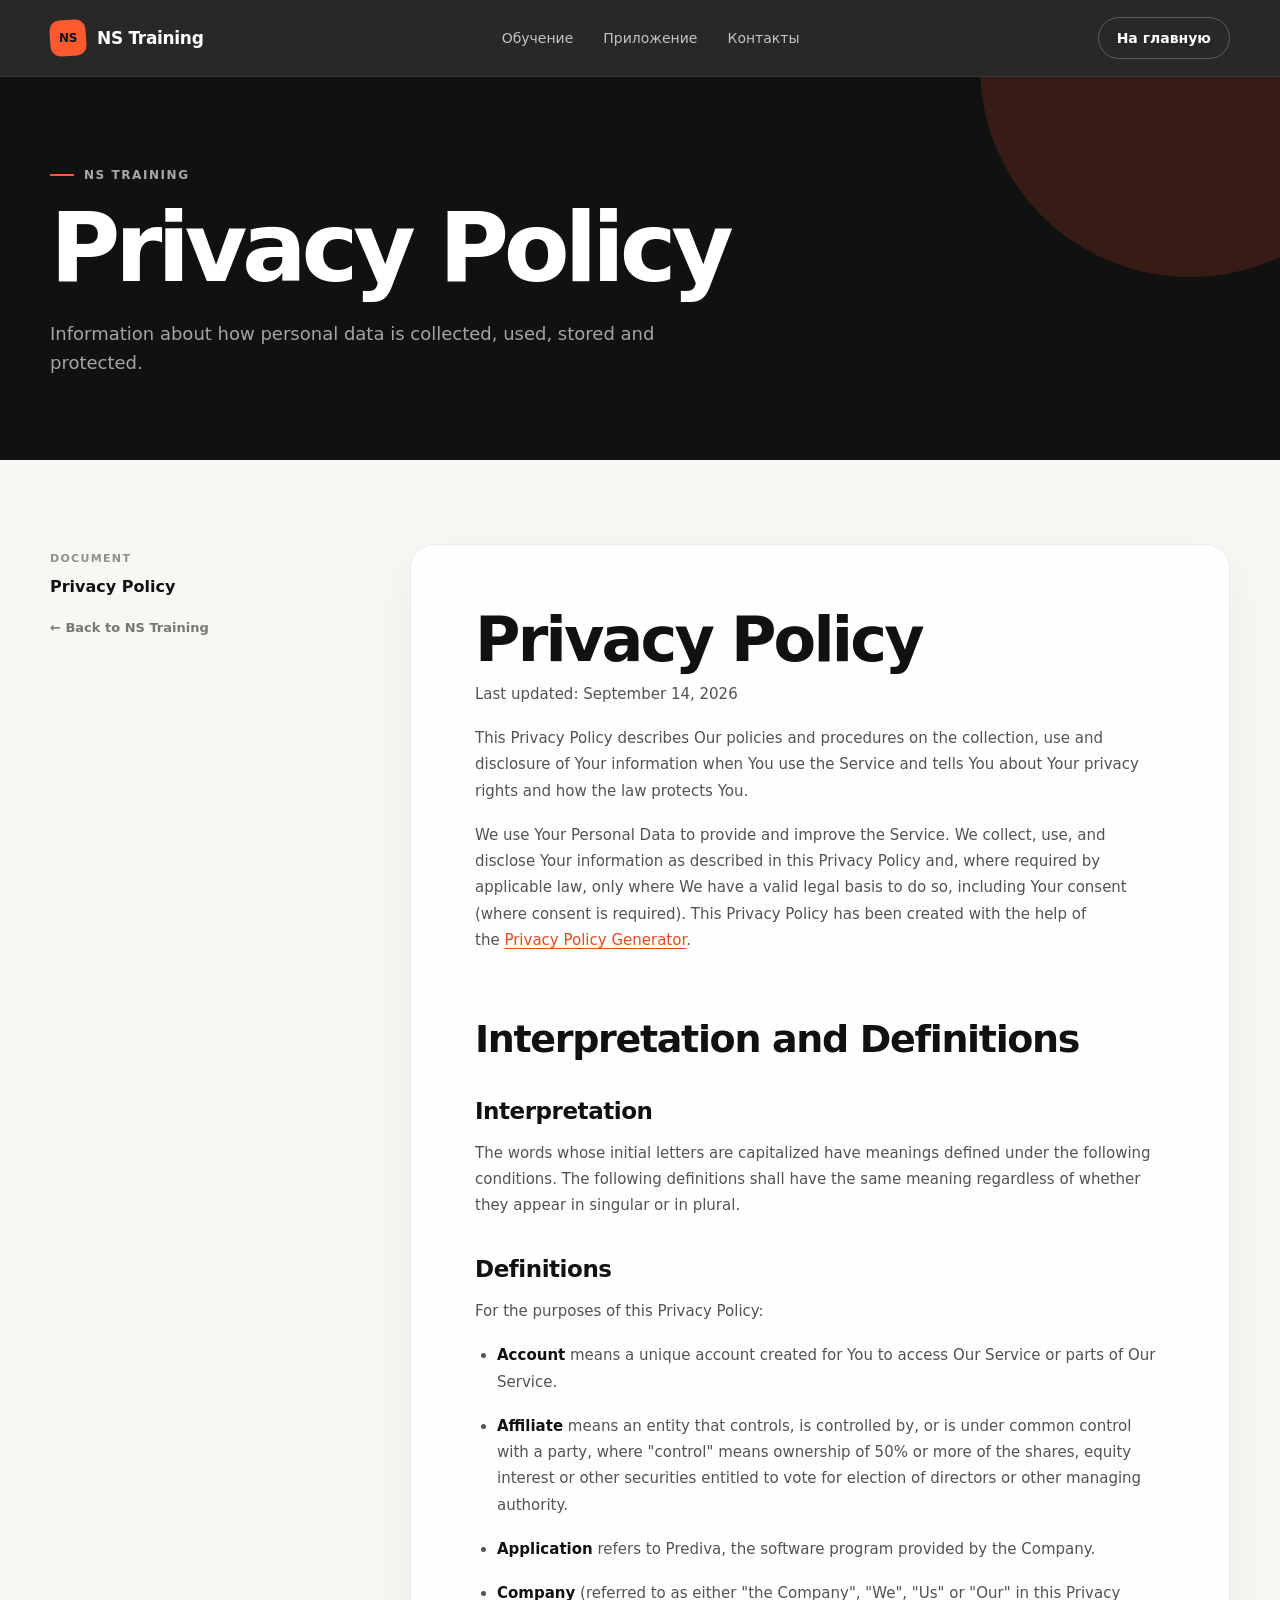
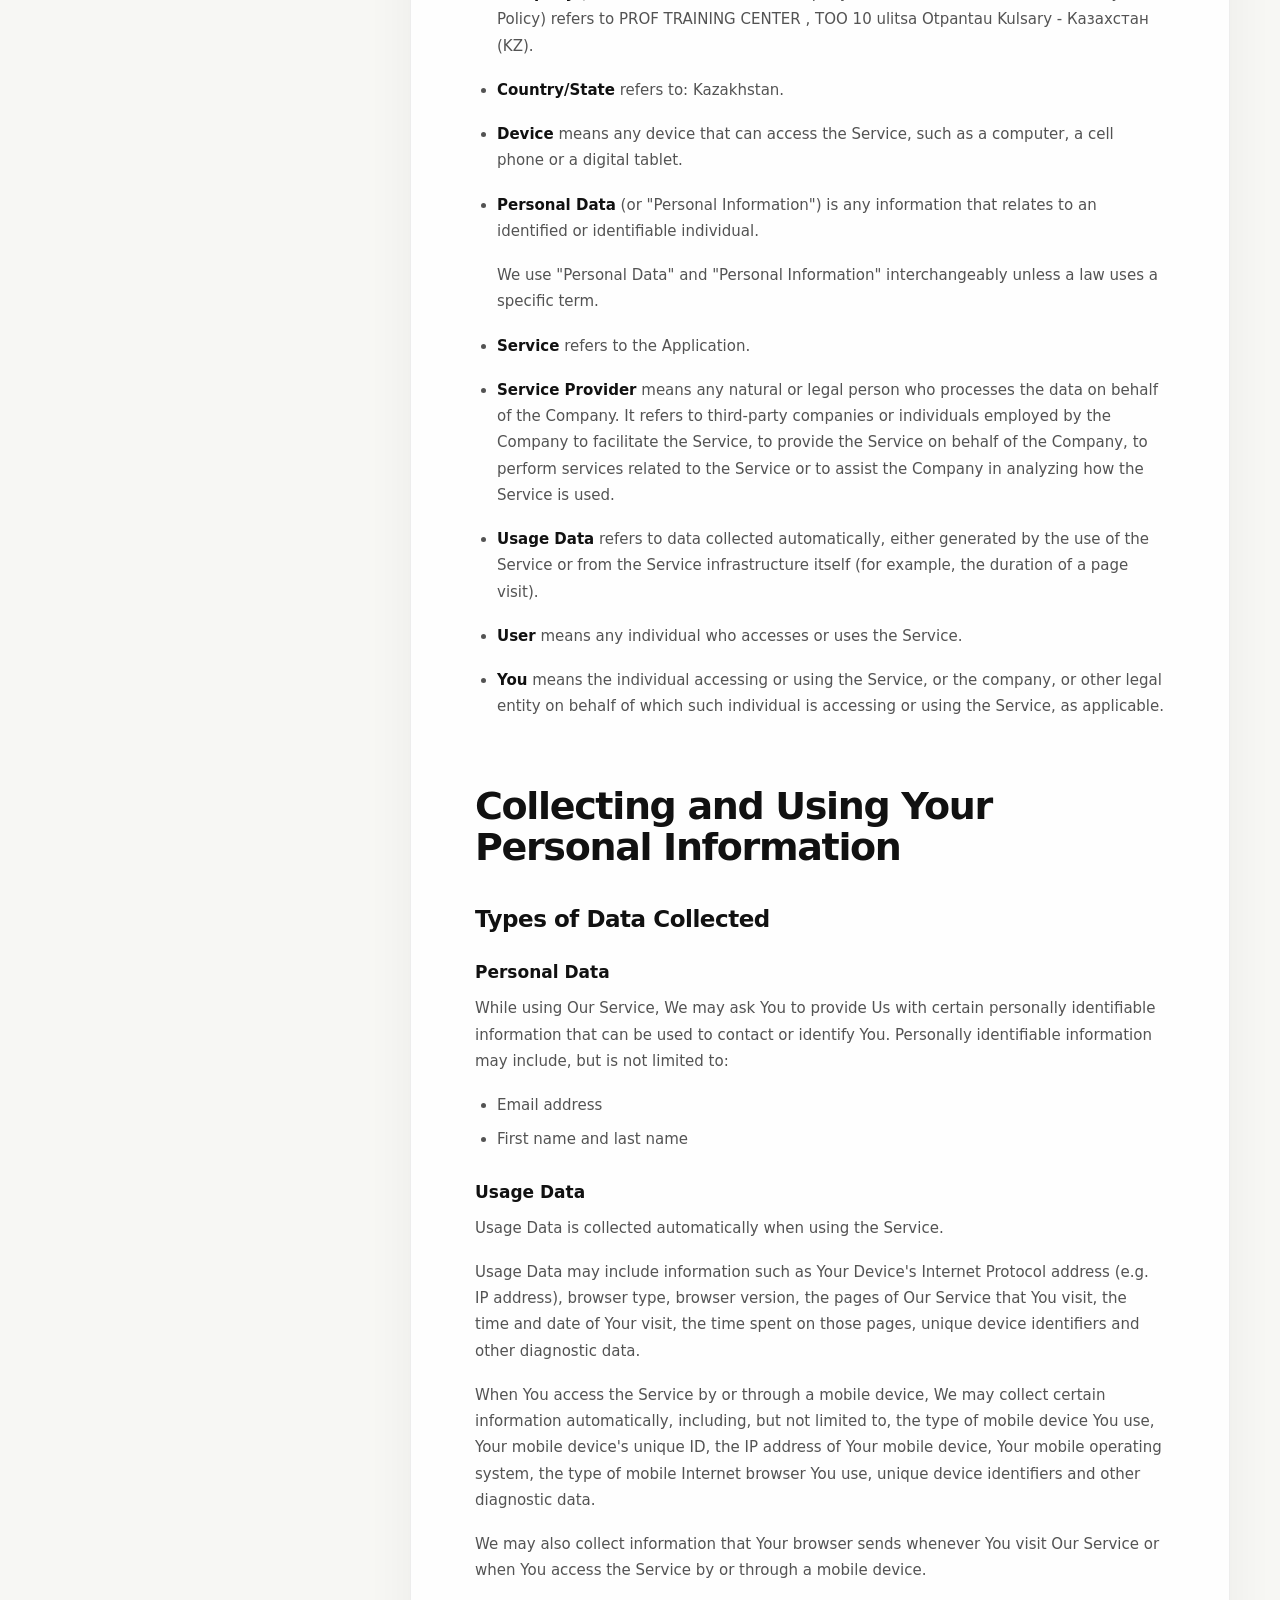
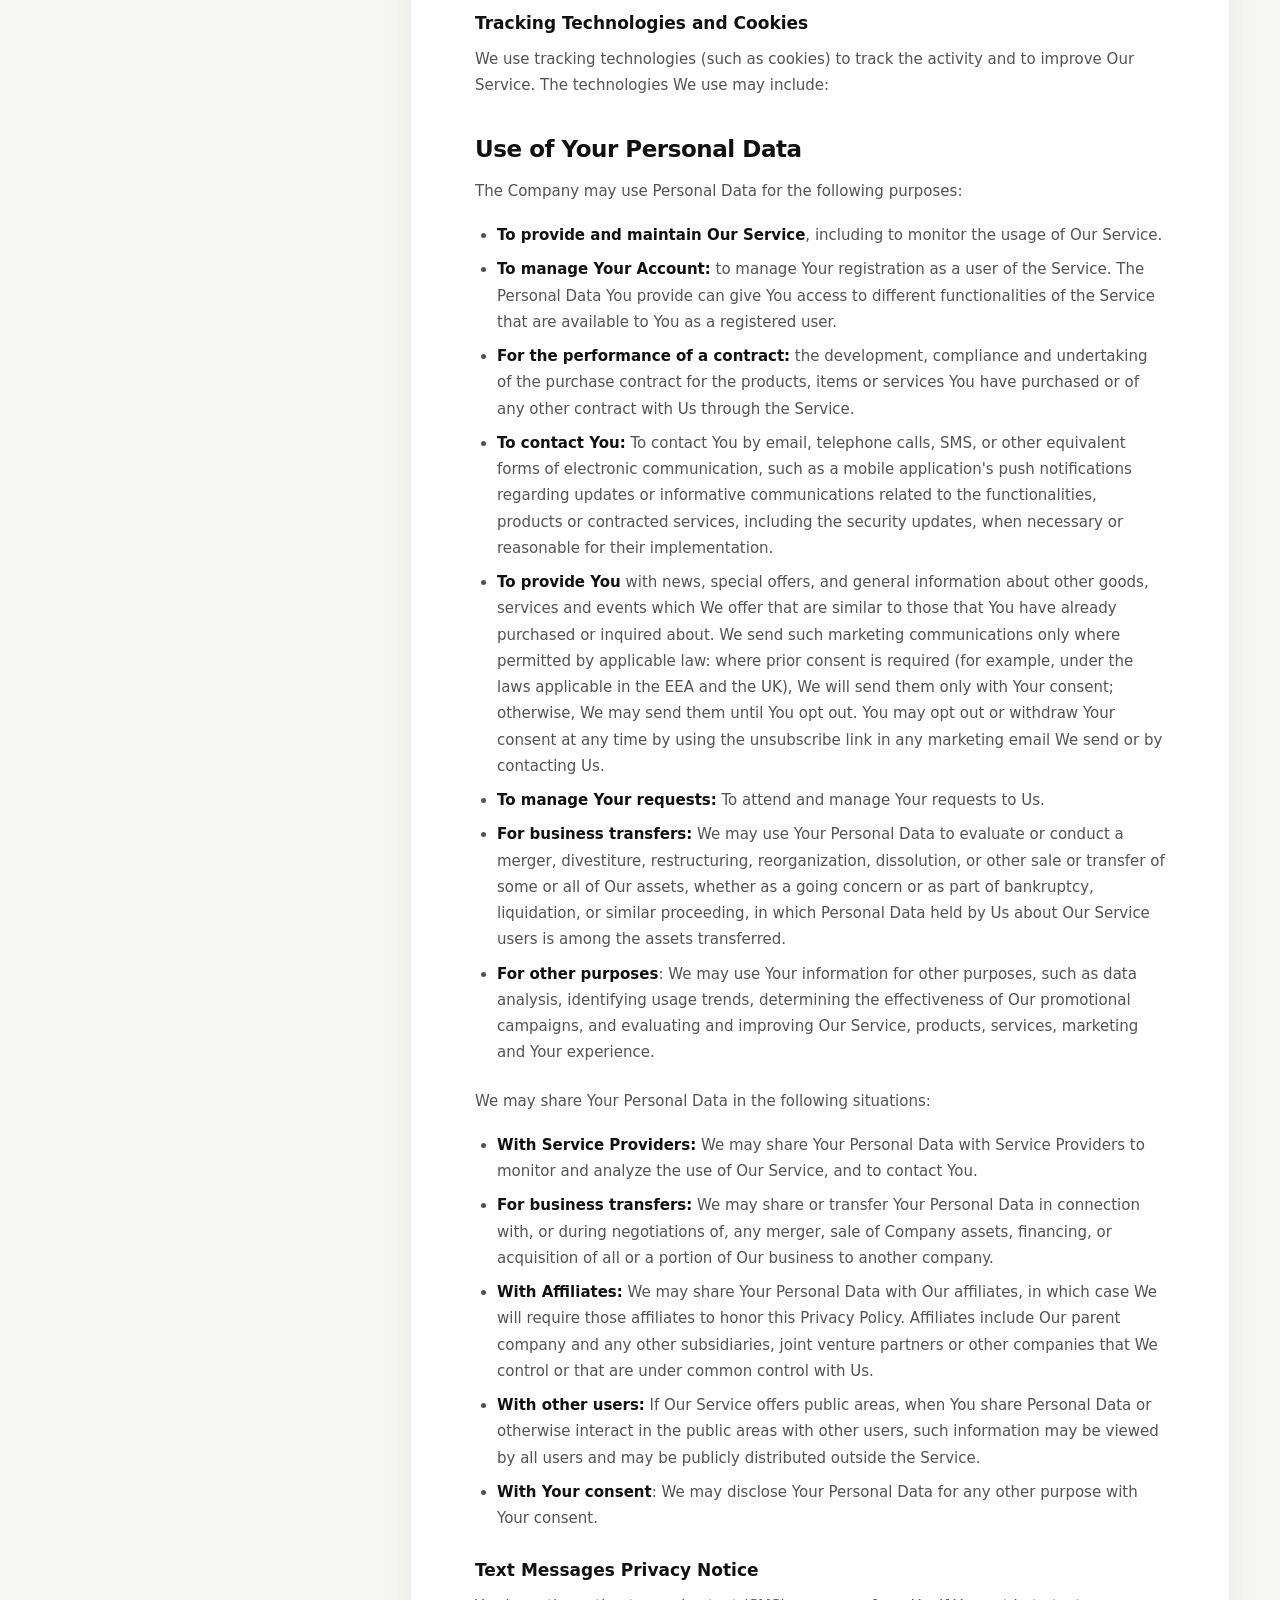
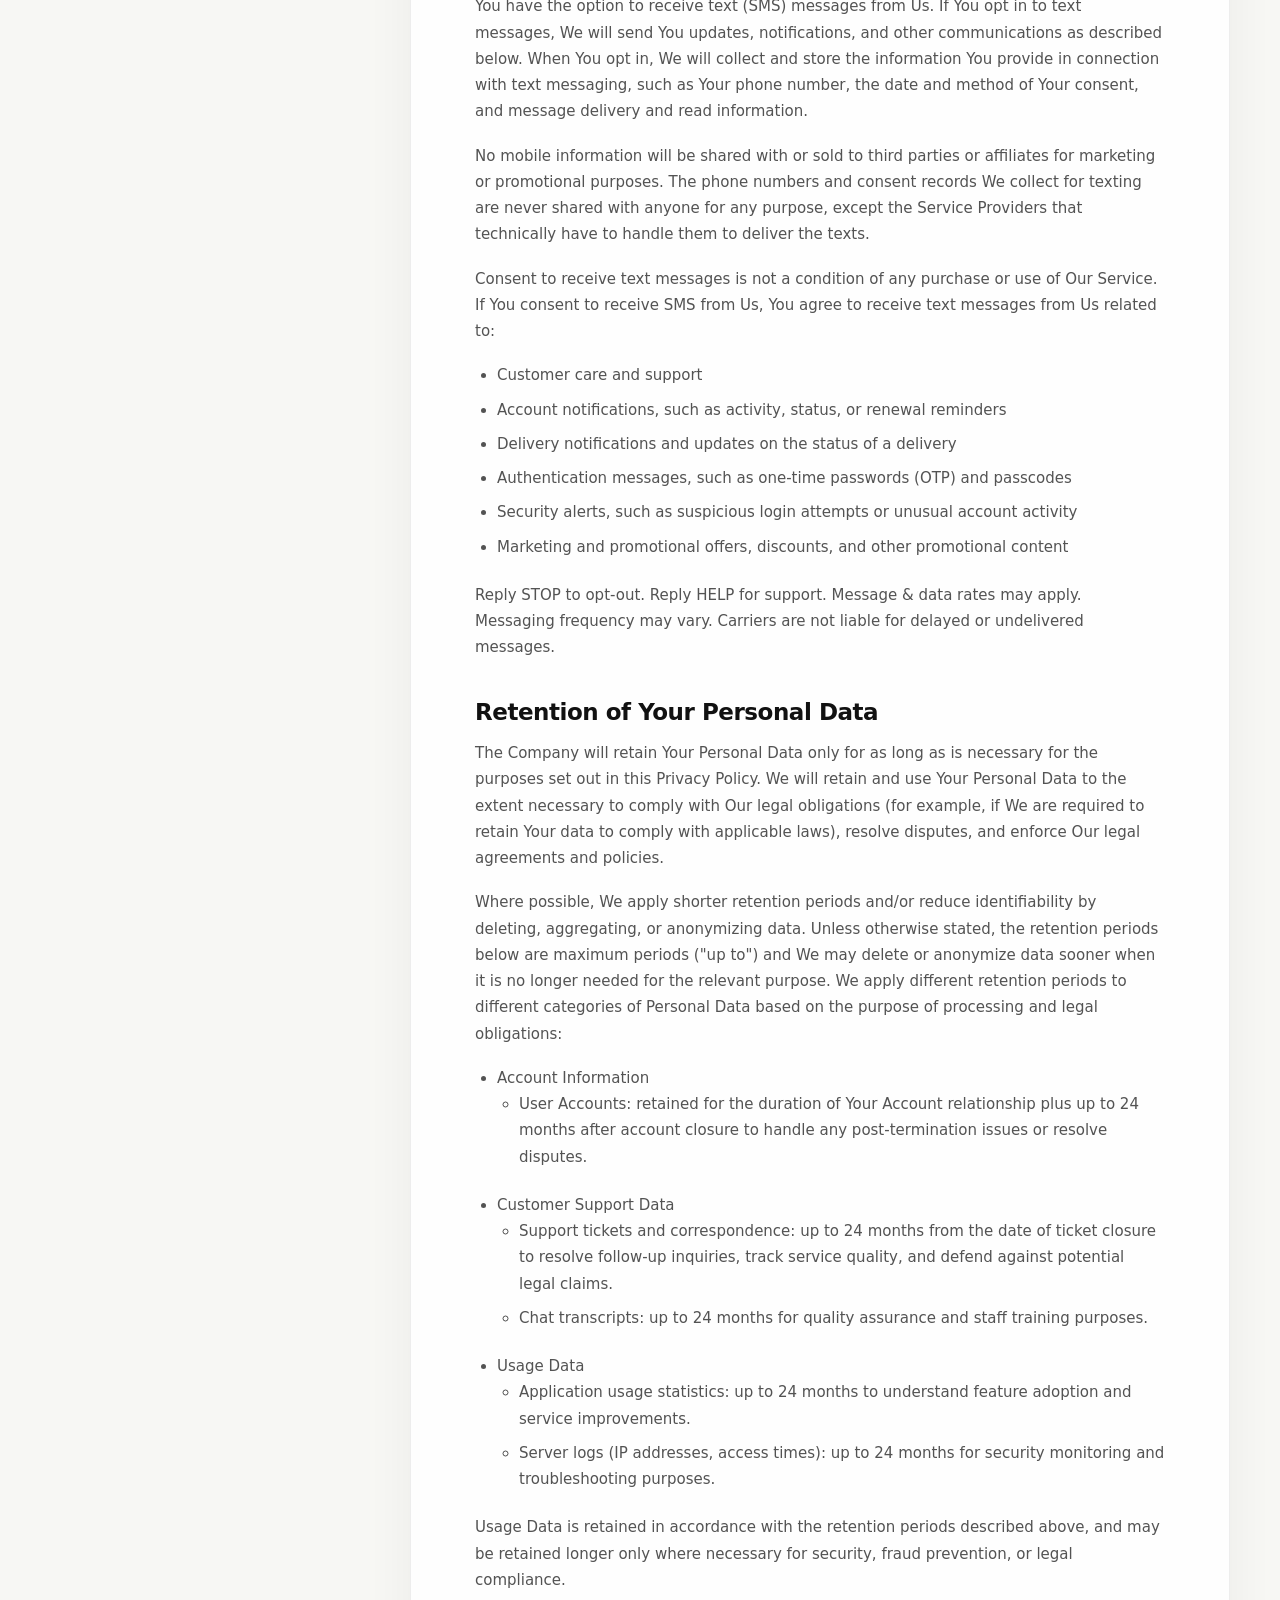
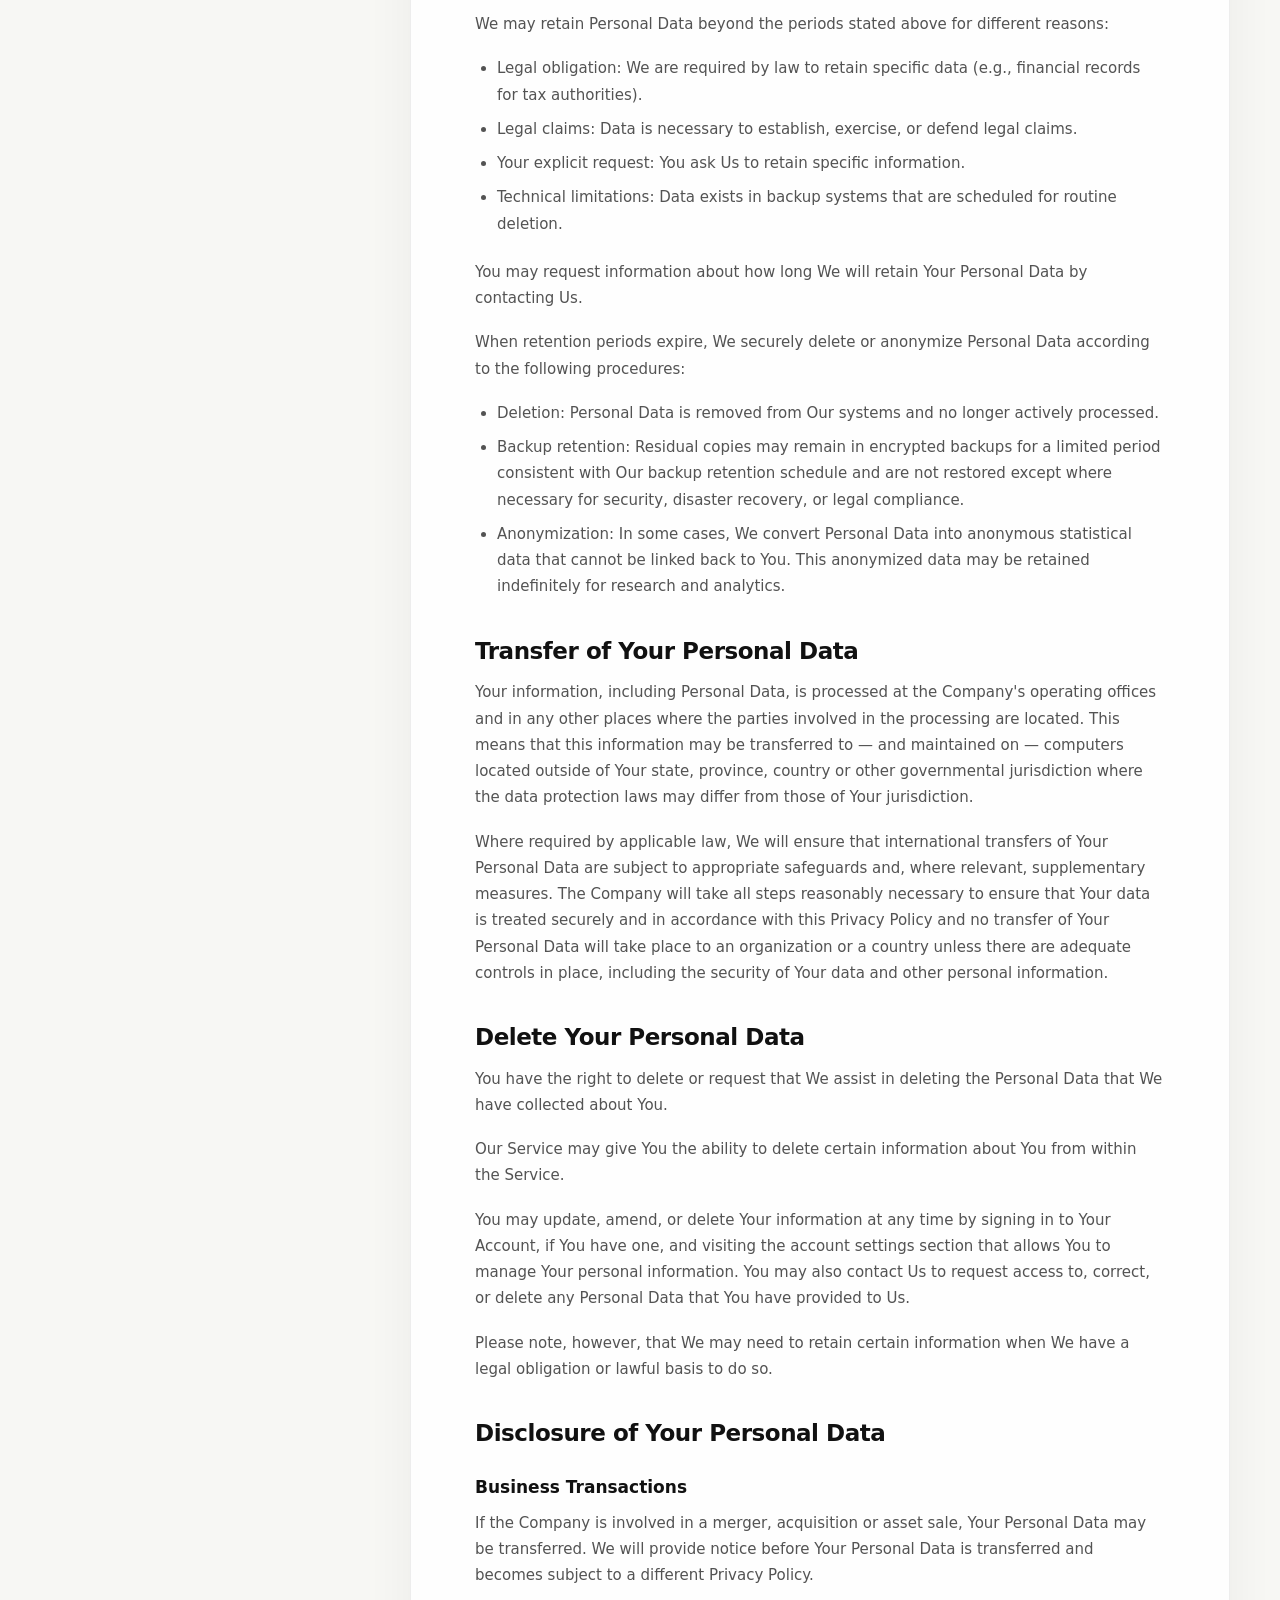
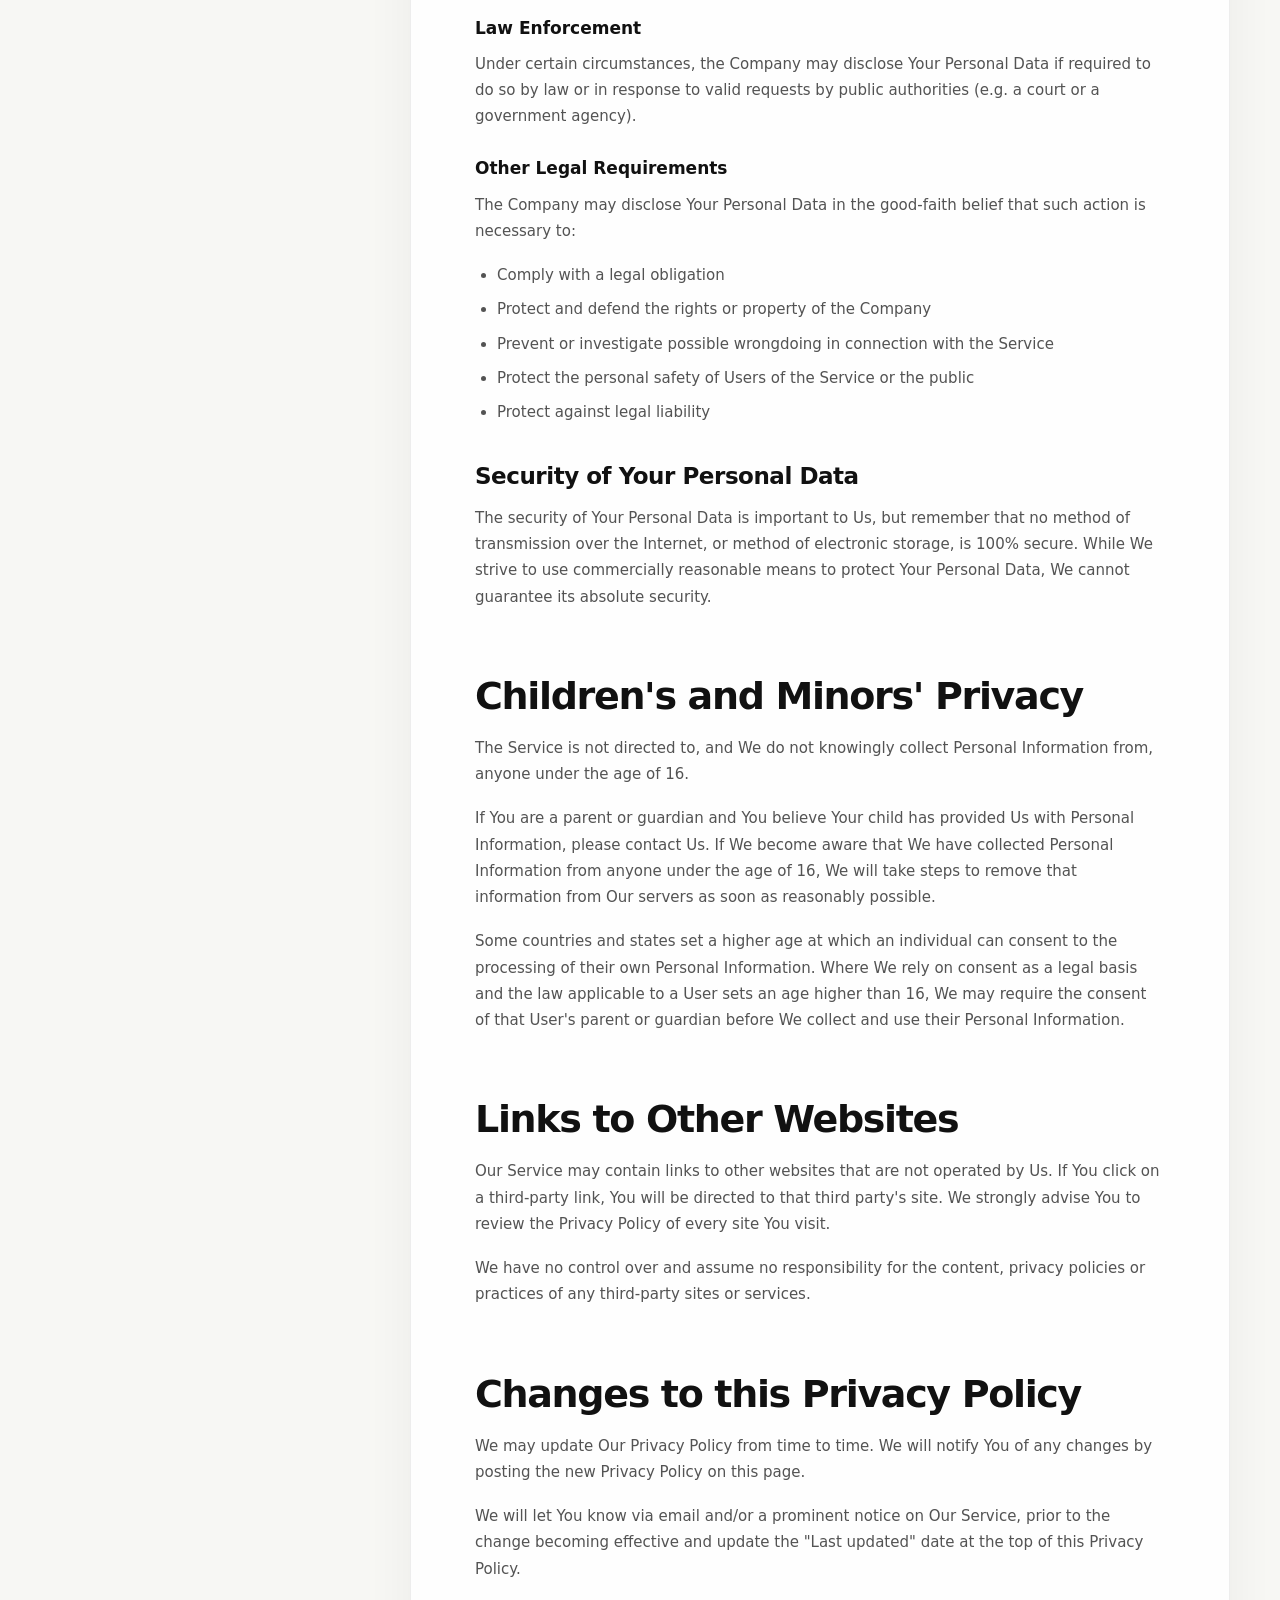
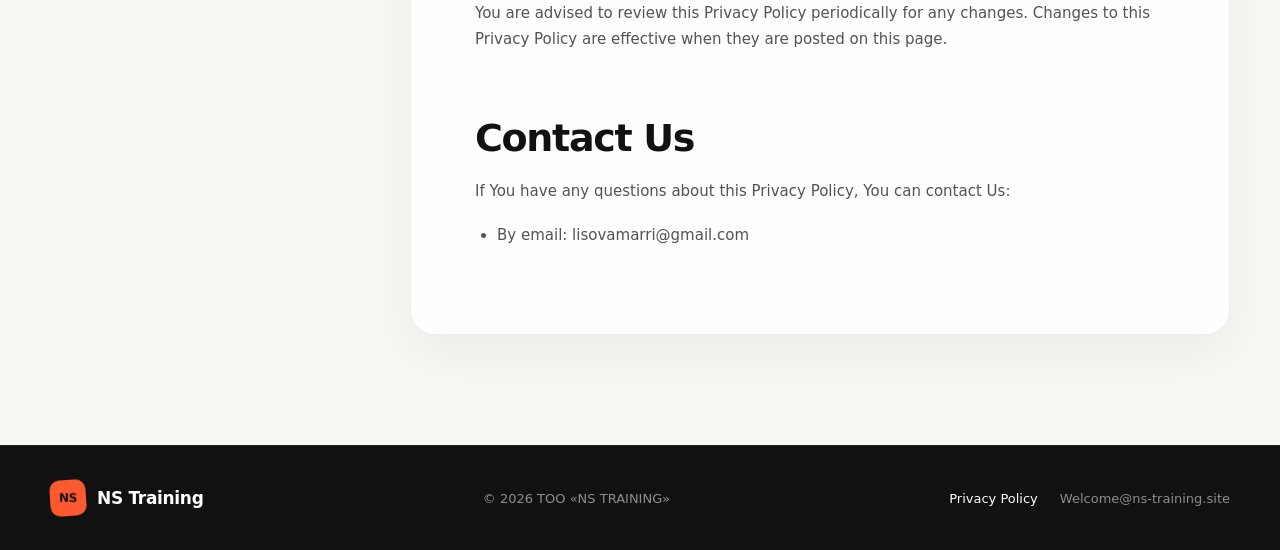
==== privacy.html @ aeb24442 "Add files via upload" ====
<!doctype html>
<html lang="en">
<head>
  <meta charset="utf-8">
  <meta name="viewport" content="width=device-width, initial-scale=1">
  <title>Privacy Policy — NS Training</title>
  <meta name="description" content="Privacy Policy for the NS Training website and service.">
  <meta name="theme-color" content="#111111">
  <meta property="og:title" content="Privacy Policy — NS Training">
  <meta property="og:type" content="website">
  <meta property="og:url" content="https://ns-training.site/privacy.html">
  <link rel="icon" href="assets/favicon.svg" type="image/svg+xml">
  <link rel="stylesheet" href="styles.css">
</head>
<body class="legal-body">
  <header class="site-header">
    <div class="container header-inner">
      <a class="brand" href="index.html" aria-label="NS Training — home">
        <span class="brand-mark" aria-hidden="true"><span>NS</span></span>
        <span class="brand-name">NS Training</span>
      </a>

      <nav class="nav legal-nav" aria-label="Privacy page navigation">
        <a href="index.html#services">Обучение</a>
        <a href="index.html#app">Приложение</a>
        <a href="index.html#contacts">Контакты</a>
      </nav>

      <a class="button button-small button-outline" href="index.html">На главную</a>
    </div>
  </header>

  <main class="legal-main">
    <div class="legal-hero section-dark">
      <div class="container legal-hero-inner">
        <p class="eyebrow"><span></span> NS Training</p>
        <h1>Privacy Policy</h1>
        <p>Information about how personal data is collected, used, stored and protected.</p>
      </div>
    </div>

    <section class="legal-section section-light">
      <div class="container legal-layout">
        <aside class="legal-aside" aria-label="Page details">
          <span class="legal-label">Document</span>
          <strong>Privacy Policy</strong>
          <a href="index.html">← Back to NS Training</a>
        </aside>
        <article class="legal-content">
<h1 id="privacy-policy">Privacy Policy</h1>
<p>Last updated: September 14, 2026</p>
<p>This Privacy Policy describes Our policies and procedures on the collection, use and disclosure of Your information when You use the Service and tells You about Your privacy rights and how the law protects You.</p>
<p>We use Your Personal Data to provide and improve the Service. We collect, use, and disclose Your information as described in this Privacy Policy and, where required by applicable law, only where We have a valid legal basis to do so, including Your consent (where consent is required). This Privacy Policy has been created with the help of the <a href="https://www.termsfeed.com/privacy-policy-generator/">Privacy Policy Generator</a>.</p>
<h2 id="interpretation-and-definitions">Interpretation and Definitions</h2>
<h3 id="interpretation">Interpretation</h3>
<p>The words whose initial letters are capitalized have meanings defined under the following conditions. The following definitions shall have the same meaning regardless of whether they appear in singular or in plural.</p>
<h3 id="definitions">Definitions</h3>
<p>For the purposes of this Privacy Policy:</p>
<ul>
<li><p><strong>Account</strong> means a unique account created for You to access Our Service or parts of Our Service.</p></li>
<li><p><strong>Affiliate</strong> means an entity that controls, is controlled by, or is under common control with a party, where "control" means ownership of 50% or more of the shares, equity interest or other securities entitled to vote for election of directors or other managing authority.</p></li>
<li><p><strong>Application</strong> refers to Prediva, the software program provided by the Company.</p></li>
<li><p><strong>Company</strong> (referred to as either "the Company", "We", "Us" or "Our" in this Privacy Policy) refers to PROF TRAINING CENTER , TOO 10 ulitsa Otpantau Kulsary - Казахстан (KZ).</p></li>
<li><p><strong>Country/State</strong> refers to: Kazakhstan.</p></li>
<li><p><strong>Device</strong> means any device that can access the Service, such as a computer, a cell phone or a digital tablet.</p></li>
<li><p><strong>Personal Data</strong> (or "Personal Information") is any information that relates to an identified or identifiable individual.</p>
<p>We use "Personal Data" and "Personal Information" interchangeably unless a law uses a specific term.</p></li>
<li><p><strong>Service</strong> refers to the Application.</p></li>
<li><p><strong>Service Provider</strong> means any natural or legal person who processes the data on behalf of the Company. It refers to third-party companies or individuals employed by the Company to facilitate the Service, to provide the Service on behalf of the Company, to perform services related to the Service or to assist the Company in analyzing how the Service is used.</p></li>
<li><p><strong>Usage Data</strong> refers to data collected automatically, either generated by the use of the Service or from the Service infrastructure itself (for example, the duration of a page visit).</p></li>
<li><p><strong>User</strong> means any individual who accesses or uses the Service.</p></li>
<li><p><strong>You</strong> means the individual accessing or using the Service, or the company, or other legal entity on behalf of which such individual is accessing or using the Service, as applicable.</p></li>
</ul>
<h2 id="collecting-and-using-your-personal-information">Collecting and Using Your Personal Information</h2>
<h3 id="types-of-data-collected">Types of Data Collected</h3>
<h4 id="personal-data">Personal Data</h4>
<p>While using Our Service, We may ask You to provide Us with certain personally identifiable information that can be used to contact or identify You. Personally identifiable information may include, but is not limited to:</p>
<ul>
<li>Email address</li>
<li>First name and last name</li>
</ul>
<h4 id="usage-data">Usage Data</h4>
<p>Usage Data is collected automatically when using the Service.</p>
<p>Usage Data may include information such as Your Device's Internet Protocol address (e.g. IP address), browser type, browser version, the pages of Our Service that You visit, the time and date of Your visit, the time spent on those pages, unique device identifiers and other diagnostic data.</p>
<p>When You access the Service by or through a mobile device, We may collect certain information automatically, including, but not limited to, the type of mobile device You use, Your mobile device's unique ID, the IP address of Your mobile device, Your mobile operating system, the type of mobile Internet browser You use, unique device identifiers and other diagnostic data.</p>
<p>We may also collect information that Your browser sends whenever You visit Our Service or when You access the Service by or through a mobile device.</p>
<h4 id="tracking-technologies-and-cookies">Tracking Technologies and Cookies</h4>
<p>We use tracking technologies (such as cookies) to track the activity and to improve Our Service. The technologies We use may include:</p>
<h3 id="use-of-your-personal-data">Use of Your Personal Data</h3>
<p>The Company may use Personal Data for the following purposes:</p>
<ul>
<li><strong>To provide and maintain Our Service</strong>, including to monitor the usage of Our Service.</li>
<li><strong>To manage Your Account:</strong> to manage Your registration as a user of the Service. The Personal Data You provide can give You access to different functionalities of the Service that are available to You as a registered user.</li>
<li><strong>For the performance of a contract:</strong> the development, compliance and undertaking of the purchase contract for the products, items or services You have purchased or of any other contract with Us through the Service.</li>
<li><strong>To contact You:</strong> To contact You by email, telephone calls, SMS, or other equivalent forms of electronic communication, such as a mobile application's push notifications regarding updates or informative communications related to the functionalities, products or contracted services, including the security updates, when necessary or reasonable for their implementation.</li>
<li><strong>To provide You</strong> with news, special offers, and general information about other goods, services and events which We offer that are similar to those that You have already purchased or inquired about. We send such marketing communications only where permitted by applicable law: where prior consent is required (for example, under the laws applicable in the EEA and the UK), We will send them only with Your consent; otherwise, We may send them until You opt out. You may opt out or withdraw Your consent at any time by using the unsubscribe link in any marketing email We send or by contacting Us.</li>
<li><strong>To manage Your requests:</strong> To attend and manage Your requests to Us.</li>
<li><strong>For business transfers:</strong> We may use Your Personal Data to evaluate or conduct a merger, divestiture, restructuring, reorganization, dissolution, or other sale or transfer of some or all of Our assets, whether as a going concern or as part of bankruptcy, liquidation, or similar proceeding, in which Personal Data held by Us about Our Service users is among the assets transferred.</li>
<li><strong>For other purposes</strong>: We may use Your information for other purposes, such as data analysis, identifying usage trends, determining the effectiveness of Our promotional campaigns, and evaluating and improving Our Service, products, services, marketing and Your experience.</li>
</ul>
<p>We may share Your Personal Data in the following situations:</p>
<ul>
<li><strong>With Service Providers:</strong> We may share Your Personal Data with Service Providers to monitor and analyze the use of Our Service, and to contact You.</li>
<li><strong>For business transfers:</strong> We may share or transfer Your Personal Data in connection with, or during negotiations of, any merger, sale of Company assets, financing, or acquisition of all or a portion of Our business to another company.</li>
<li><strong>With Affiliates:</strong> We may share Your Personal Data with Our affiliates, in which case We will require those affiliates to honor this Privacy Policy. Affiliates include Our parent company and any other subsidiaries, joint venture partners or other companies that We control or that are under common control with Us.</li>
<li><strong>With other users:</strong> If Our Service offers public areas, when You share Personal Data or otherwise interact in the public areas with other users, such information may be viewed by all users and may be publicly distributed outside the Service.</li>
<li><strong>With Your consent</strong>: We may disclose Your Personal Data for any other purpose with Your consent.</li>
</ul>
<h4 id="text-messages-privacy-notice">Text Messages Privacy Notice</h4>
<p>You have the option to receive text (SMS) messages from Us. If You opt in to text messages, We will send You updates, notifications, and other communications as described below. When You opt in, We will collect and store the information You provide in connection with text messaging, such as Your phone number, the date and method of Your consent, and message delivery and read information.</p>
<p>No mobile information will be shared with or sold to third parties or affiliates for marketing or promotional purposes. The phone numbers and consent records We collect for texting are never shared with anyone for any purpose, except the Service Providers that technically have to handle them to deliver the texts.</p>
<p>Consent to receive text messages is not a condition of any purchase or use of Our Service. If You consent to receive SMS from Us, You agree to receive text messages from Us related to:</p>
<ul>
<li>Customer care and support</li>
<li>Account notifications, such as activity, status, or renewal reminders</li>
<li>Delivery notifications and updates on the status of a delivery</li>
<li>Authentication messages, such as one-time passwords (OTP) and passcodes</li>
<li>Security alerts, such as suspicious login attempts or unusual account activity</li>
<li>Marketing and promotional offers, discounts, and other promotional content</li>
</ul>
<p>Reply STOP to opt-out. Reply HELP for support. Message &amp; data rates may apply. Messaging frequency may vary. Carriers are not liable for delayed or undelivered messages.</p>
<h3 id="retention-of-your-personal-data">Retention of Your Personal Data</h3>
<p>The Company will retain Your Personal Data only for as long as is necessary for the purposes set out in this Privacy Policy. We will retain and use Your Personal Data to the extent necessary to comply with Our legal obligations (for example, if We are required to retain Your data to comply with applicable laws), resolve disputes, and enforce Our legal agreements and policies.</p>
<p>Where possible, We apply shorter retention periods and/or reduce identifiability by deleting, aggregating, or anonymizing data. Unless otherwise stated, the retention periods below are maximum periods ("up to") and We may delete or anonymize data sooner when it is no longer needed for the relevant purpose. We apply different retention periods to different categories of Personal Data based on the purpose of processing and legal obligations:</p>
<ul>
<li>Account Information
<ul>
<li>User Accounts: retained for the duration of Your Account relationship plus up to 24 months after account closure to handle any post-termination issues or resolve disputes.</li>
</ul></li>
<li>Customer Support Data
<ul>
<li>Support tickets and correspondence: up to 24 months from the date of ticket closure to resolve follow-up inquiries, track service quality, and defend against potential legal claims.</li>
<li>Chat transcripts: up to 24 months for quality assurance and staff training purposes.</li>
</ul></li>
<li>Usage Data
<ul>
<li>Application usage statistics: up to 24 months to understand feature adoption and service improvements.</li>
<li>Server logs (IP addresses, access times): up to 24 months for security monitoring and troubleshooting purposes.</li>
</ul></li>
</ul>
<p>Usage Data is retained in accordance with the retention periods described above, and may be retained longer only where necessary for security, fraud prevention, or legal compliance.</p>
<p>We may retain Personal Data beyond the periods stated above for different reasons:</p>
<ul>
<li>Legal obligation: We are required by law to retain specific data (e.g., financial records for tax authorities).</li>
<li>Legal claims: Data is necessary to establish, exercise, or defend legal claims.</li>
<li>Your explicit request: You ask Us to retain specific information.</li>
<li>Technical limitations: Data exists in backup systems that are scheduled for routine deletion.</li>
</ul>
<p>You may request information about how long We will retain Your Personal Data by contacting Us.</p>
<p>When retention periods expire, We securely delete or anonymize Personal Data according to the following procedures:</p>
<ul>
<li>Deletion: Personal Data is removed from Our systems and no longer actively processed.</li>
<li>Backup retention: Residual copies may remain in encrypted backups for a limited period consistent with Our backup retention schedule and are not restored except where necessary for security, disaster recovery, or legal compliance.</li>
<li>Anonymization: In some cases, We convert Personal Data into anonymous statistical data that cannot be linked back to You. This anonymized data may be retained indefinitely for research and analytics.</li>
</ul>
<h3 id="transfer-of-your-personal-data">Transfer of Your Personal Data</h3>
<p>Your information, including Personal Data, is processed at the Company's operating offices and in any other places where the parties involved in the processing are located. This means that this information may be transferred to — and maintained on — computers located outside of Your state, province, country or other governmental jurisdiction where the data protection laws may differ from those of Your jurisdiction.</p>
<p>Where required by applicable law, We will ensure that international transfers of Your Personal Data are subject to appropriate safeguards and, where relevant, supplementary measures. The Company will take all steps reasonably necessary to ensure that Your data is treated securely and in accordance with this Privacy Policy and no transfer of Your Personal Data will take place to an organization or a country unless there are adequate controls in place, including the security of Your data and other personal information.</p>
<h3 id="delete-your-personal-data">Delete Your Personal Data</h3>
<p>You have the right to delete or request that We assist in deleting the Personal Data that We have collected about You.</p>
<p>Our Service may give You the ability to delete certain information about You from within the Service.</p>
<p>You may update, amend, or delete Your information at any time by signing in to Your Account, if You have one, and visiting the account settings section that allows You to manage Your personal information. You may also contact Us to request access to, correct, or delete any Personal Data that You have provided to Us.</p>
<p>Please note, however, that We may need to retain certain information when We have a legal obligation or lawful basis to do so.</p>
<h3 id="disclosure-of-your-personal-data">Disclosure of Your Personal Data</h3>
<h4 id="business-transactions">Business Transactions</h4>
<p>If the Company is involved in a merger, acquisition or asset sale, Your Personal Data may be transferred. We will provide notice before Your Personal Data is transferred and becomes subject to a different Privacy Policy.</p>
<h4 id="law-enforcement">Law Enforcement</h4>
<p>Under certain circumstances, the Company may disclose Your Personal Data if required to do so by law or in response to valid requests by public authorities (e.g. a court or a government agency).</p>
<h4 id="other-legal-requirements">Other Legal Requirements</h4>
<p>The Company may disclose Your Personal Data in the good-faith belief that such action is necessary to:</p>
<ul>
<li>Comply with a legal obligation</li>
<li>Protect and defend the rights or property of the Company</li>
<li>Prevent or investigate possible wrongdoing in connection with the Service</li>
<li>Protect the personal safety of Users of the Service or the public</li>
<li>Protect against legal liability</li>
</ul>
<h3 id="security-of-your-personal-data">Security of Your Personal Data</h3>
<p>The security of Your Personal Data is important to Us, but remember that no method of transmission over the Internet, or method of electronic storage, is 100% secure. While We strive to use commercially reasonable means to protect Your Personal Data, We cannot guarantee its absolute security.</p>
<h2 id="childrens-and-minors-privacy">Children's and Minors' Privacy</h2>
<p>The Service is not directed to, and We do not knowingly collect Personal Information from, anyone under the age of 16.</p>
<p>If You are a parent or guardian and You believe Your child has provided Us with Personal Information, please contact Us. If We become aware that We have collected Personal Information from anyone under the age of 16, We will take steps to remove that information from Our servers as soon as reasonably possible.</p>
<p>Some countries and states set a higher age at which an individual can consent to the processing of their own Personal Information. Where We rely on consent as a legal basis and the law applicable to a User sets an age higher than 16, We may require the consent of that User's parent or guardian before We collect and use their Personal Information.</p>
<h2 id="links-to-other-websites">Links to Other Websites</h2>
<p>Our Service may contain links to other websites that are not operated by Us. If You click on a third-party link, You will be directed to that third party's site. We strongly advise You to review the Privacy Policy of every site You visit.</p>
<p>We have no control over and assume no responsibility for the content, privacy policies or practices of any third-party sites or services.</p>
<h2 id="changes-to-this-privacy-policy">Changes to this Privacy Policy</h2>
<p>We may update Our Privacy Policy from time to time. We will notify You of any changes by posting the new Privacy Policy on this page.</p>
<p>We will let You know via email and/or a prominent notice on Our Service, prior to the change becoming effective and update the "Last updated" date at the top of this Privacy Policy.</p>
<p>You are advised to review this Privacy Policy periodically for any changes. Changes to this Privacy Policy are effective when they are posted on this page.</p>
<h2 id="contact-us">Contact Us</h2>
<p>If You have any questions about this Privacy Policy, You can contact Us:</p>
<ul>
<li>By email: lisovamarri@gmail.com</li>
</ul>
        </article>
      </div>
    </section>
  </main>

  <footer class="footer section-dark">
    <div class="container footer-inner">
      <a class="brand" href="index.html" aria-label="NS Training — home">
        <span class="brand-mark" aria-hidden="true"><span>NS</span></span>
        <span class="brand-name">NS Training</span>
      </a>
      <p>© <span id="year"></span> ТОО «NS TRAINING»</p>
      <div class="footer-links">
        <a href="privacy.html" aria-current="page">Privacy Policy</a>
        <a href="mailto:Welcome@ns-training.site">Welcome@ns-training.site</a>
      </div>
    </div>
  </footer>

  <script src="script.js"></script>
</body>
</html>
---- styles.css ----
:root {
  --black: #111111;
  --black-2: #191919;
  --white: #ffffff;
  --paper: #f7f7f4;
  --orange: #ff5a2f;
  --orange-dark: #e64922;
  --blue-fog: #e8f1f8;
  --blue-line: rgba(103, 151, 187, 0.18);
  --gray: #9d9d9d;
  --line: rgba(17, 17, 17, 0.14);
  --max: 1180px;
  --radius: 24px;
}

* { box-sizing: border-box; }
html { scroll-behavior: smooth; }
body {
  margin: 0;
  font-family: Inter, ui-sans-serif, system-ui, -apple-system, BlinkMacSystemFont, "Segoe UI", sans-serif;
  color: var(--black);
  background: var(--paper);
  -webkit-font-smoothing: antialiased;
}

a { color: inherit; text-decoration: none; }
button, a { -webkit-tap-highlight-color: transparent; }

.container {
  width: min(calc(100% - 48px), var(--max));
  margin: 0 auto;
}

.section-dark { background: var(--black); color: var(--white); }
.section-light { position: relative; }
.section-light { background: var(--paper); color: var(--black); }
.section-orange { background: var(--orange); color: var(--black); }

.site-header {
  position: sticky;
  top: 0;
  z-index: 50;
  color: var(--white);
  background: rgba(17,17,17,0.9);
  backdrop-filter: blur(16px);
  border-bottom: 1px solid rgba(255,255,255,0.08);
}

.header-inner {
  height: 76px;
  display: flex;
  align-items: center;
  justify-content: space-between;
  gap: 28px;
}

.brand { display: inline-flex; align-items: center; gap: 11px; font-weight: 750; letter-spacing: -0.02em; }
.brand-mark {
  width: 36px; height: 36px; border-radius: 10px;
  display: grid; place-items: center;
  background: var(--orange);
  color: var(--black);
  font-size: 12px; font-weight: 900;
  transform: rotate(-4deg);
}
.brand-mark span { transform: rotate(4deg); }
.brand-name { font-size: 17px; }

.nav { display: flex; align-items: center; gap: 30px; font-size: 14px; color: rgba(255,255,255,0.72); }
.nav a { transition: color .2s ease; }
.nav a:hover { color: var(--white); }

.button {
  min-height: 52px;
  padding: 0 22px;
  border-radius: 999px;
  display: inline-flex;
  align-items: center;
  justify-content: center;
  gap: 10px;
  font-weight: 750;
  font-size: 14px;
  transition: transform .2s ease, background .2s ease, color .2s ease, border-color .2s ease;
}
.button:hover { transform: translateY(-2px); }
.button-small { min-height: 42px; padding: 0 18px; }
.button-outline { border: 1px solid rgba(255,255,255,.24); }
.button-outline:hover { border-color: rgba(255,255,255,.6); }
.button-primary { background: var(--orange); color: var(--black); }
.button-primary:hover { background: #ff6e49; }
.button-white { background: var(--white); color: var(--black); }
.button-white:hover { background: #f0f0f0; }

.hero {
  min-height: 760px;
  position: relative;
  overflow: hidden;
  isolation: isolate;
}
.hero-bg {
  position: absolute;
  inset: 0;
  background-image: url("assets/hero-bg.png");
  background-size: cover;
  background-position: center center;
  opacity: .64;
  transform: scale(1.03);
}
.hero-overlay {
  position: absolute;
  inset: 0;
  background:
    linear-gradient(90deg, rgba(7,11,16,.88) 0%, rgba(7,11,16,.74) 36%, rgba(12,18,25,.52) 58%, rgba(12,18,25,.68) 100%),
    linear-gradient(180deg, rgba(195,220,239,.14) 0%, rgba(0,0,0,0) 40%, rgba(0,0,0,.12) 100%);
}
.hero::after {
  content: "";
  position: absolute;
  inset: auto -15vw -38vw auto;
  width: 72vw; height: 72vw;
  border: 1px solid rgba(255,255,255,.055);
  border-radius: 50%;
}
.hero-grid {
  min-height: 684px;
  display: grid;
  grid-template-columns: 1.05fr .95fr;
  align-items: center;
  gap: 60px;
  padding: 64px 0 76px;
  position: relative;
  z-index: 2;
}
.eyebrow {
  margin: 0 0 22px;
  display: flex; align-items: center; gap: 10px;
  text-transform: uppercase;
  font-size: 12px;
  line-height: 1;
  letter-spacing: .13em;
  font-weight: 800;
  color: rgba(255,255,255,.64);
}
.eyebrow span { width: 24px; height: 2px; background: var(--orange); }
.eyebrow.dark { color: rgba(17,17,17,.56); }
.hero h1, .app-copy h2, .contacts h2, .intro h2, .services h2, .statement h2 {
  margin: 0;
  letter-spacing: -0.055em;
}
.hero h1 { font-size: clamp(52px, 6.4vw, 92px); line-height: .96; font-weight: 570; }
.hero h1 strong { color: var(--orange); font-weight: 780; }
.hero-note {
  display: inline-flex;
  align-items: center;
  min-height: 42px;
  padding: 0 16px;
  margin-bottom: 18px;
  border: 1px solid rgba(255,255,255,.15);
  border-radius: 999px;
  background: rgba(255,255,255,.08);
  color: rgba(255,255,255,.82);
  font-size: 13px;
  font-weight: 650;
  backdrop-filter: blur(14px);
}
.hero-lead {
  max-width: 600px;
  margin: 30px 0 0;
  font-size: 20px;
  line-height: 1.5;
  color: rgba(255,255,255,.68);
}
.hero-actions { display: flex; align-items: center; gap: 28px; margin-top: 38px; }
.text-link { display: inline-flex; gap: 10px; align-items: center; color: rgba(255,255,255,.74); font-size: 14px; }
.text-link span { color: var(--orange); font-size: 17px; }

.hero-visual { min-height: 520px; position: relative; display: grid; place-items: center; }
.hero-visual-caption {
  position: absolute;
  left: 0;
  top: 0;
  max-width: 280px;
  padding: 16px 18px;
  border: 1px solid rgba(255,255,255,.12);
  border-radius: 18px;
  background: rgba(255,255,255,.09);
  color: rgba(255,255,255,.82);
  font-size: 14px;
  line-height: 1.45;
  backdrop-filter: blur(14px);
  z-index: 6;
}
.hero-card {
  position: relative; z-index: 5;
  width: min(100%, 430px);
  padding: 30px;
  border: 1px solid rgba(255,255,255,.14);
  border-radius: 30px;
  background: linear-gradient(150deg, rgba(18,25,32,.88) 0%, rgba(15,17,20,.84) 82%);
  box-shadow: 0 40px 80px rgba(0,0,0,.35);
  backdrop-filter: blur(20px);
}
.card-topline { display: flex; justify-content: space-between; align-items: center; font-size: 12px; color: rgba(255,255,255,.48); }
.card-topline .dot { width: 8px; height: 8px; border-radius: 50%; background: var(--orange); }
.hero-card-title { margin-top: 55px; font-size: 44px; line-height: 1.02; font-weight: 800; letter-spacing: -.05em; }
.hero-card-title::after { content: ""; display: block; width: 44px; height: 8px; background: var(--orange); margin-top: 24px; }
.hero-card-grid { display: grid; grid-template-columns: repeat(3,1fr); margin-top: 58px; border-top: 1px solid rgba(255,255,255,.1); }
.hero-card-grid > div { padding: 18px 8px 0 0; display: flex; flex-direction: column; gap: 7px; }
.hero-card-grid > div + div { padding-left: 14px; border-left: 1px solid rgba(255,255,255,.08); }
.mini-icon { color: var(--orange); font-size: 18px; }
.hero-card-grid b { font-size: 11px; }
.hero-card-grid small { color: rgba(255,255,255,.42); font-size: 9px; line-height: 1.35; }

.orbit { position: absolute; border-radius: 50%; border: 1px solid rgba(255,255,255,.12); background: radial-gradient(circle at center, rgba(255,255,255,.06), transparent 68%); }
.orbit-one { width: 490px; height: 490px; }
.orbit-two { width: 390px; height: 390px; }
.accent-disc { position: absolute; width: 128px; height: 128px; border-radius: 50%; background: var(--orange); right: 4%; top: 8%; box-shadow: 0 20px 60px rgba(255,90,47,.18); }
.floating-chip { position: absolute; z-index: 8; padding: 10px 14px; border-radius: 999px; background: var(--white); color: var(--black); font-size: 11px; font-weight: 800; box-shadow: 0 12px 30px rgba(0,0,0,.25); }
.chip-one { left: 2%; top: 34%; transform: rotate(-7deg); }
.chip-two { right: 2%; bottom: 24%; transform: rotate(8deg); background: var(--orange); }

.intro { padding: 120px 0 90px; }
.intro::before, .services::before, .contacts::before {
  content: "";
  position: absolute;
  inset: 0;
  pointer-events: none;
  background: radial-gradient(circle at top right, rgba(186,214,236,.28), transparent 30%);
}
.intro-grid { display: grid; grid-template-columns: 120px 1fr; gap: 58px; }
.section-number { font-size: 13px; font-weight: 800; color: rgba(17,17,17,.42); padding-top: 4px; }
.intro h2, .services h2 { font-size: clamp(42px, 5vw, 68px); line-height: 1; }
.section-lead { max-width: 840px; font-size: 24px; line-height: 1.45; margin: 28px 0 0; color: rgba(17,17,17,.65); }

.services { padding: 30px 0 120px; }
.section-head { display: flex; align-items: flex-end; justify-content: space-between; gap: 60px; margin-bottom: 44px; }
.section-head > p { max-width: 330px; margin: 0 0 4px; line-height: 1.5; color: rgba(17,17,17,.55); }
.service-grid { display: grid; grid-template-columns: repeat(3,1fr); gap: 14px; }
.service-card {
  min-height: 390px;
  padding: 28px;
  border-radius: var(--radius);
  background: rgba(255,255,255,.92);
  border: 1px solid rgba(17,17,17,.06);
  display: flex;
  flex-direction: column;
  box-shadow: 0 16px 40px rgba(17,17,17,.06);
  backdrop-filter: blur(8px);
}
.service-card-accent { background: var(--orange); }
.service-card-dark { background: var(--black); color: var(--white); }
.service-index { font-size: 12px; color: rgba(17,17,17,.45); }
.service-card-dark .service-index { color: rgba(255,255,255,.45); }
.service-symbol { margin-top: auto; font-size: 42px; line-height: 1; }
.service-card h3 { margin: 30px 0 14px; font-size: 27px; letter-spacing: -.035em; }
.service-card p { margin: 0; line-height: 1.55; color: rgba(17,17,17,.58); font-size: 15px; }
.service-card-dark p { color: rgba(255,255,255,.58); }

.statement { padding: 100px 0; }
.statement-grid { display: grid; grid-template-columns: .7fr 1.3fr; gap: 80px; align-items: start; }
.statement-kicker { margin: 8px 0 0; max-width: 290px; font-size: 15px; line-height: 1.5; font-weight: 700; }
.statement h2 { font-size: clamp(42px, 5.4vw, 72px); line-height: 1.04; }

.app-section { padding: 120px 0; overflow: hidden; }
.app-grid { display: grid; grid-template-columns: .82fr 1.18fr; gap: 80px; align-items: center; }
.app-copy h2 { font-size: clamp(48px, 5.7vw, 78px); line-height: .98; }
.app-copy p { max-width: 530px; margin: 28px 0 34px; font-size: 18px; line-height: 1.6; color: rgba(255,255,255,.62); }
.play-icon { color: var(--orange); font-size: 13px; }
.phones { position: relative; min-height: 650px; }
.phone {
  width: 285px;
  height: 590px;
  border-radius: 42px;
  background: #050505;
  border: 7px solid #2b2b2b;
  box-shadow: 0 30px 70px rgba(0,0,0,.45);
  overflow: hidden;
  position: absolute;
}
.phone-front { right: 4%; top: 0; transform: rotate(3deg); z-index: 3; }
.phone-back { left: 7%; bottom: 0; transform: rotate(-7deg) scale(.92); opacity: .88; }
.phone-notch { position: absolute; z-index: 5; top: 8px; left: 50%; transform: translateX(-50%); width: 88px; height: 22px; background: #050505; border-radius: 0 0 16px 16px; }
.phone-screen { width: 100%; height: 100%; background: #f6f6f6; color: var(--black); overflow: hidden; }
.mock-status { height: 32px; padding: 10px 14px 0; background: #111; color: #fff; font-size: 8px; }
.mock-header { background: #111; color: #fff; padding: 11px 18px; font-size: 10px; }
.mock-hero { background: linear-gradient(150deg, #fd754f, #f14b24); color: #fff; text-align: center; padding: 24px 12px 19px; font-size: 18px; line-height: 1.1; font-weight: 720; }
.mock-hero span { display: block; width: 18px; height: 4px; background: #fff; margin: 14px auto 0; }
.mock-tabs { display: grid; grid-template-columns: repeat(3,1fr); background: #fff; border-bottom: 1px solid #ddd; }
.mock-tabs div { padding: 12px 6px; text-align: center; border-right: 1px solid #eee; }
.mock-tabs i { display: block; font-style: normal; color: var(--orange); margin-bottom: 5px; }
.mock-tabs small { font-size: 6px; line-height: 1.2; }
.mock-content { padding: 16px; }
.mock-content > b { font-size: 10px; }
.mock-content p { margin: 18px 0 3px; font-size: 8px; font-weight: 700; }
.mock-content span { display: block; font-size: 7px; line-height: 1.45; color: #777; }
.white-screen { background: #f8f8f8; }
.appbar { background: #111; color: #fff; padding: 36px 16px 13px; font-size: 9px; }
.lesson-card { margin: 12px; padding: 12px; border-radius: 8px; background: #fff; box-shadow: 0 2px 7px rgba(0,0,0,.12); }
.lesson-card b { display: block; font-size: 8px; }
.lesson-card span { display: block; margin-top: 8px; font-size: 6px; line-height: 1.4; color: #777; }
.lesson-card small { display: block; margin-top: 8px; font-size: 6px; color: var(--orange); }

.contacts { padding: 120px 0; background: linear-gradient(180deg, rgba(232,241,248,.32) 0%, rgba(255,255,255,0) 100%); }
.contacts-grid { display: grid; grid-template-columns: 1fr 1fr; gap: 90px; align-items: start; }
.contacts h2 { font-size: clamp(44px, 5.3vw, 70px); line-height: 1; }
.contact-panel { border: 1px solid rgba(17,17,17,.08); border-radius: 24px; padding: 6px 28px 28px; background: rgba(255,255,255,.75); backdrop-filter: blur(10px); box-shadow: 0 18px 50px rgba(17,17,17,.06); }
.contact-row { display: grid; grid-template-columns: 160px 1fr; gap: 20px; padding: 22px 0; border-bottom: 1px solid var(--line); align-items: start; }
.contact-row > span { font-size: 12px; color: rgba(17,17,17,.48); }
.contact-row a, .contact-row strong, .contact-row address { font-size: 17px; line-height: 1.45; font-style: normal; font-weight: 670; }
.contact-row a:hover { color: var(--orange-dark); }
.contact-button { margin-top: 28px; }

.footer { padding: 34px 0; border-top: 1px solid rgba(255,255,255,.08); }
.footer-inner { display: flex; align-items: center; justify-content: space-between; gap: 20px; }
.footer p, .footer > .container > a:last-child { margin: 0; color: rgba(255,255,255,.52); font-size: 13px; }

.reveal { opacity: 0; transform: translateY(22px); transition: opacity .7s ease, transform .7s ease; }
.reveal.visible { opacity: 1; transform: translateY(0); }

@media (prefers-reduced-motion: reduce) {
  html { scroll-behavior: auto; }
  .reveal { opacity: 1; transform: none; transition: none; }
  .button { transition: none; }
}

@media (max-width: 980px) {
  .nav { display: none; }
  .hero-grid, .app-grid, .contacts-grid { grid-template-columns: 1fr; }
  .hero-grid { padding-top: 80px; }
  .hero-visual { min-height: 500px; }
  .section-head { align-items: start; flex-direction: column; gap: 18px; }
  .service-grid { grid-template-columns: 1fr; }
  .service-card { min-height: 280px; }
  .statement-grid { grid-template-columns: 1fr; gap: 30px; }
  .app-grid { gap: 35px; }
  .phones { width: min(100%, 660px); margin: 0 auto; }
  .contacts-grid { gap: 45px; }
}

@media (max-width: 680px) {
  .hero-bg { background-position: 68% center; }
  .container { width: min(calc(100% - 30px), var(--max)); }
  .header-inner { height: 66px; }
  .header-inner .button { display: none; }
  .hero { min-height: auto; }
  .hero-grid { min-height: auto; padding: 72px 0 50px; gap: 28px; }
  .hero h1 { font-size: clamp(46px, 14vw, 68px); }
  .hero-note { min-height: auto; padding: 10px 14px; font-size: 12px; line-height: 1.35; }
  .hero-visual-caption { max-width: 210px; padding: 13px 14px; font-size: 12px; }
  .hero-lead { font-size: 17px; }
  .hero-actions { align-items: stretch; flex-direction: column; gap: 18px; }
  .hero-actions .button { width: 100%; }
  .hero-visual { min-height: 410px; }
  .hero-card { padding: 22px; border-radius: 24px; width: 92%; }
  .hero-card-title { font-size: 34px; margin-top: 38px; }
  .hero-card-grid { margin-top: 42px; }
  .orbit-one { width: 390px; height: 390px; }
  .orbit-two { width: 305px; height: 305px; }
  .accent-disc { width: 86px; height: 86px; }
  .chip-one { left: 0; top: 25%; }
  .chip-two { right: 0; bottom: 16%; }
  .intro { padding: 84px 0 60px; }
  .intro-grid { grid-template-columns: 1fr; gap: 22px; }
  .section-lead { font-size: 20px; }
  .services { padding-bottom: 84px; }
  .statement { padding: 72px 0; }
  .app-section { padding: 84px 0 70px; }
  .phones { min-height: 530px; }
  .phone { width: 225px; height: 470px; border-radius: 34px; border-width: 5px; }
  .phone-front { right: 0; }
  .phone-back { left: -12px; }
  .phone-notch { width: 74px; height: 18px; }
  .contacts { padding: 84px 0; }
  .contact-row { grid-template-columns: 1fr; gap: 8px; }
  .footer-inner { flex-direction: column; align-items: flex-start; }
}

/* Privacy Policy */
.legal-body { background: var(--paper); }
.legal-main { min-height: 70vh; }
.legal-nav a { white-space: nowrap; }
.legal-hero { position: relative; overflow: hidden; }
.legal-hero::after {
  content: "";
  position: absolute;
  width: 420px;
  height: 420px;
  right: -120px;
  top: -220px;
  border-radius: 50%;
  background: var(--orange);
  opacity: .16;
}
.legal-hero-inner { position: relative; z-index: 1; padding: 92px 0 82px; }
.legal-hero h1 {
  margin: 0;
  font-size: clamp(52px, 8vw, 96px);
  line-height: .95;
  letter-spacing: -.055em;
}
.legal-hero p:last-child {
  max-width: 660px;
  margin: 26px 0 0;
  color: rgba(255,255,255,.62);
  font-size: 18px;
  line-height: 1.6;
}
.legal-section { padding: 84px 0 110px; }
.legal-layout {
  display: grid;
  grid-template-columns: 220px minmax(0, 820px);
  justify-content: space-between;
  gap: 80px;
  align-items: start;
}
.legal-aside {
  position: sticky;
  top: 112px;
  display: flex;
  flex-direction: column;
  gap: 12px;
  padding-top: 8px;
}
.legal-label {
  color: rgba(17,17,17,.45);
  font-size: 11px;
  font-weight: 800;
  text-transform: uppercase;
  letter-spacing: .12em;
}
.legal-aside strong { font-size: 16px; }
.legal-aside a {
  margin-top: 12px;
  color: rgba(17,17,17,.56);
  font-size: 13px;
  font-weight: 700;
}
.legal-aside a:hover { color: var(--orange-dark); }
.legal-content {
  background: rgba(255,255,255,.86);
  border: 1px solid rgba(17,17,17,.07);
  border-radius: 24px;
  box-shadow: 0 18px 50px rgba(17,17,17,.05);
  padding: clamp(28px, 5vw, 64px);
  overflow-wrap: anywhere;
}
.legal-content > h1:first-child {
  margin: 0 0 10px;
  font-size: clamp(40px, 6vw, 62px);
  line-height: 1;
  letter-spacing: -.045em;
}
.legal-content h2 {
  margin: 56px 0 18px;
  padding-top: 10px;
  font-size: clamp(28px, 3.5vw, 38px);
  line-height: 1.08;
  letter-spacing: -.035em;
}
.legal-content h3 {
  margin: 38px 0 14px;
  font-size: 23px;
  line-height: 1.2;
  letter-spacing: -.02em;
}
.legal-content h4 {
  margin: 28px 0 12px;
  font-size: 17px;
  line-height: 1.3;
}
.legal-content p,
.legal-content li {
  color: rgba(17,17,17,.72);
  font-size: 15px;
  line-height: 1.75;
}
.legal-content p { margin: 0 0 18px; }
.legal-content ul { margin: 0 0 22px; padding-left: 22px; }
.legal-content li + li { margin-top: 8px; }
.legal-content a {
  color: var(--orange-dark);
  text-decoration: underline;
  text-decoration-thickness: 1px;
  text-underline-offset: 3px;
}
.legal-content strong { color: var(--black); }
.footer-links { display: flex; align-items: center; gap: 22px; }
.footer-links a {
  color: rgba(255,255,255,.52);
  font-size: 13px;
  transition: color .2s ease;
}
.footer-links a:hover,
.footer-links a[aria-current="page"] { color: var(--white); }

@media (max-width: 980px) {
  .legal-layout { grid-template-columns: 1fr; gap: 28px; }
  .legal-aside { position: static; flex-direction: row; flex-wrap: wrap; align-items: baseline; }
  .legal-aside a { margin: 0 0 0 auto; }
}

@media (max-width: 680px) {
  .legal-hero-inner { padding: 68px 0 60px; }
  .legal-hero h1 { font-size: clamp(46px, 15vw, 66px); }
  .legal-hero p:last-child { font-size: 16px; }
  .legal-section { padding: 54px 0 72px; }
  .legal-content { border-radius: 18px; padding: 26px 20px; }
  .legal-content h2 { margin-top: 44px; }
  .legal-content h3 { margin-top: 32px; }
  .legal-content p,
  .legal-content li { font-size: 14px; line-height: 1.7; }
  .legal-aside { display: none; }
  .footer-links { flex-direction: column; align-items: flex-start; gap: 10px; }
}
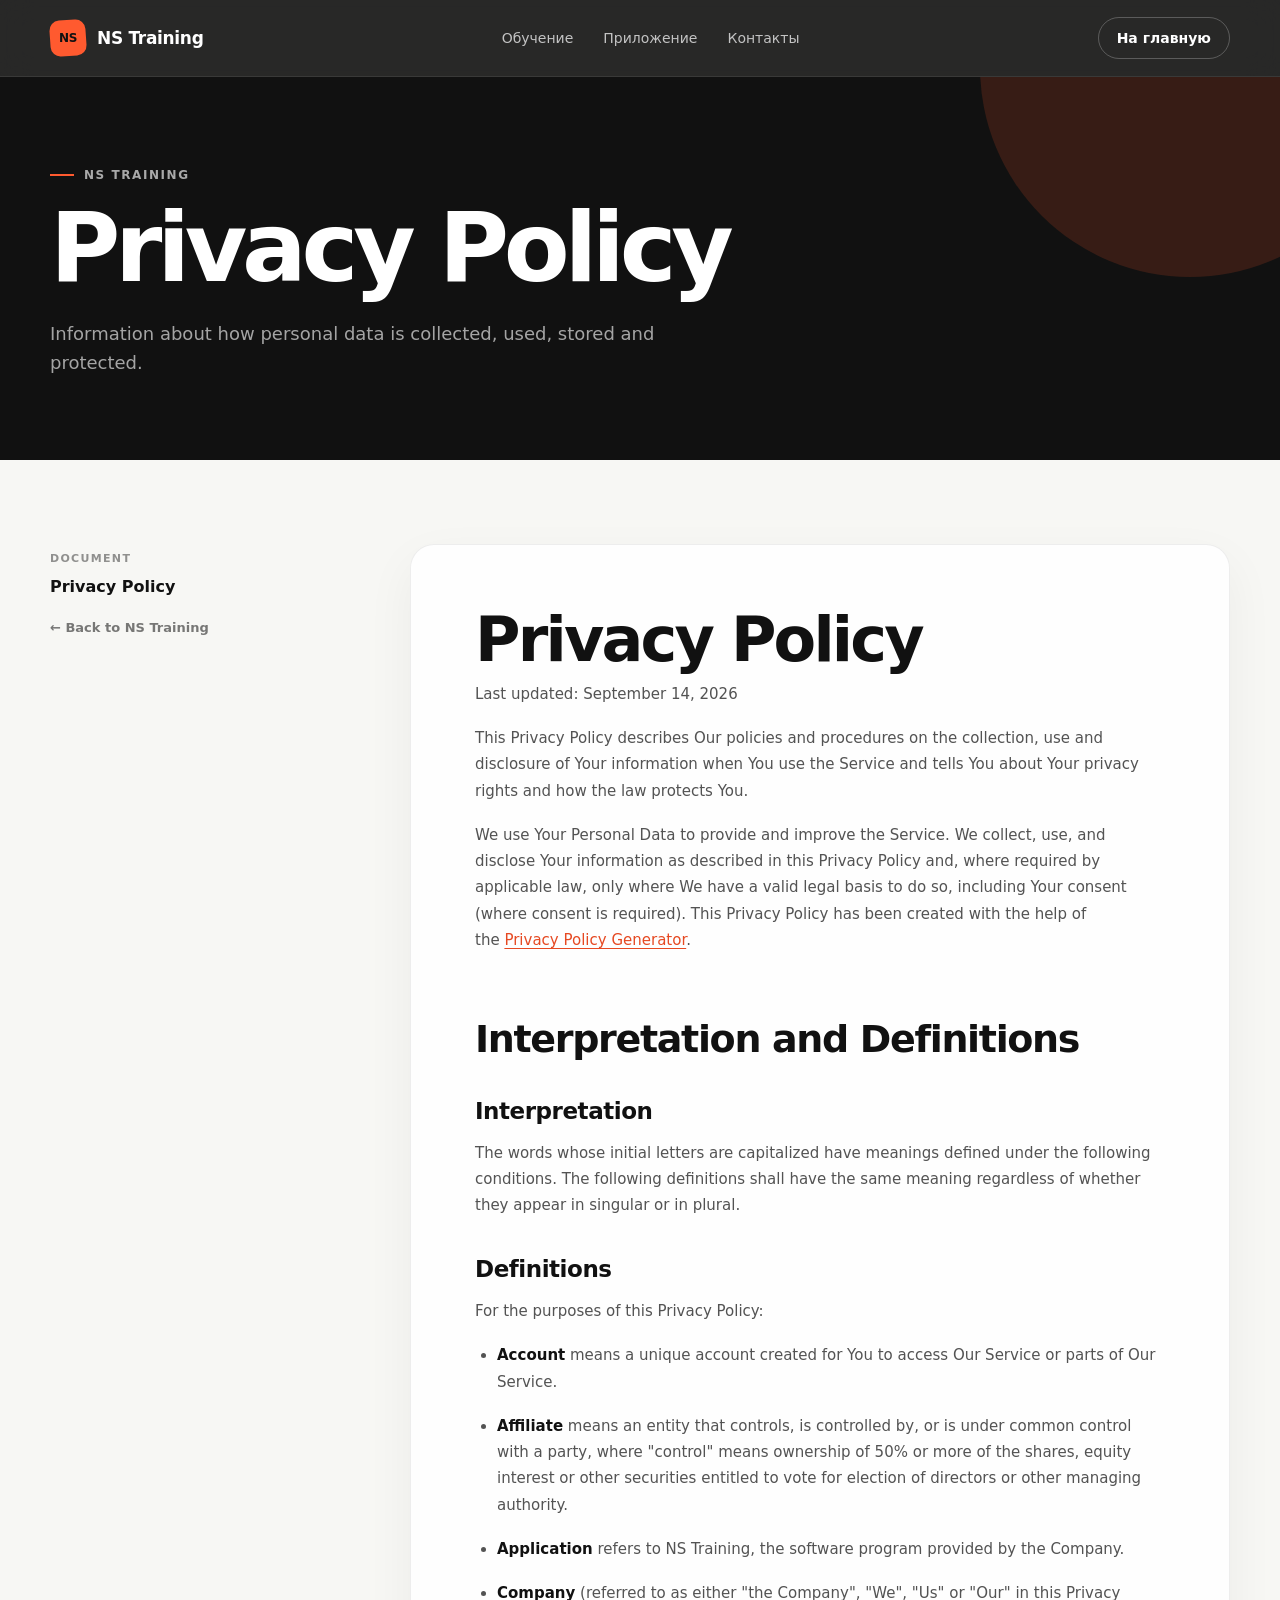
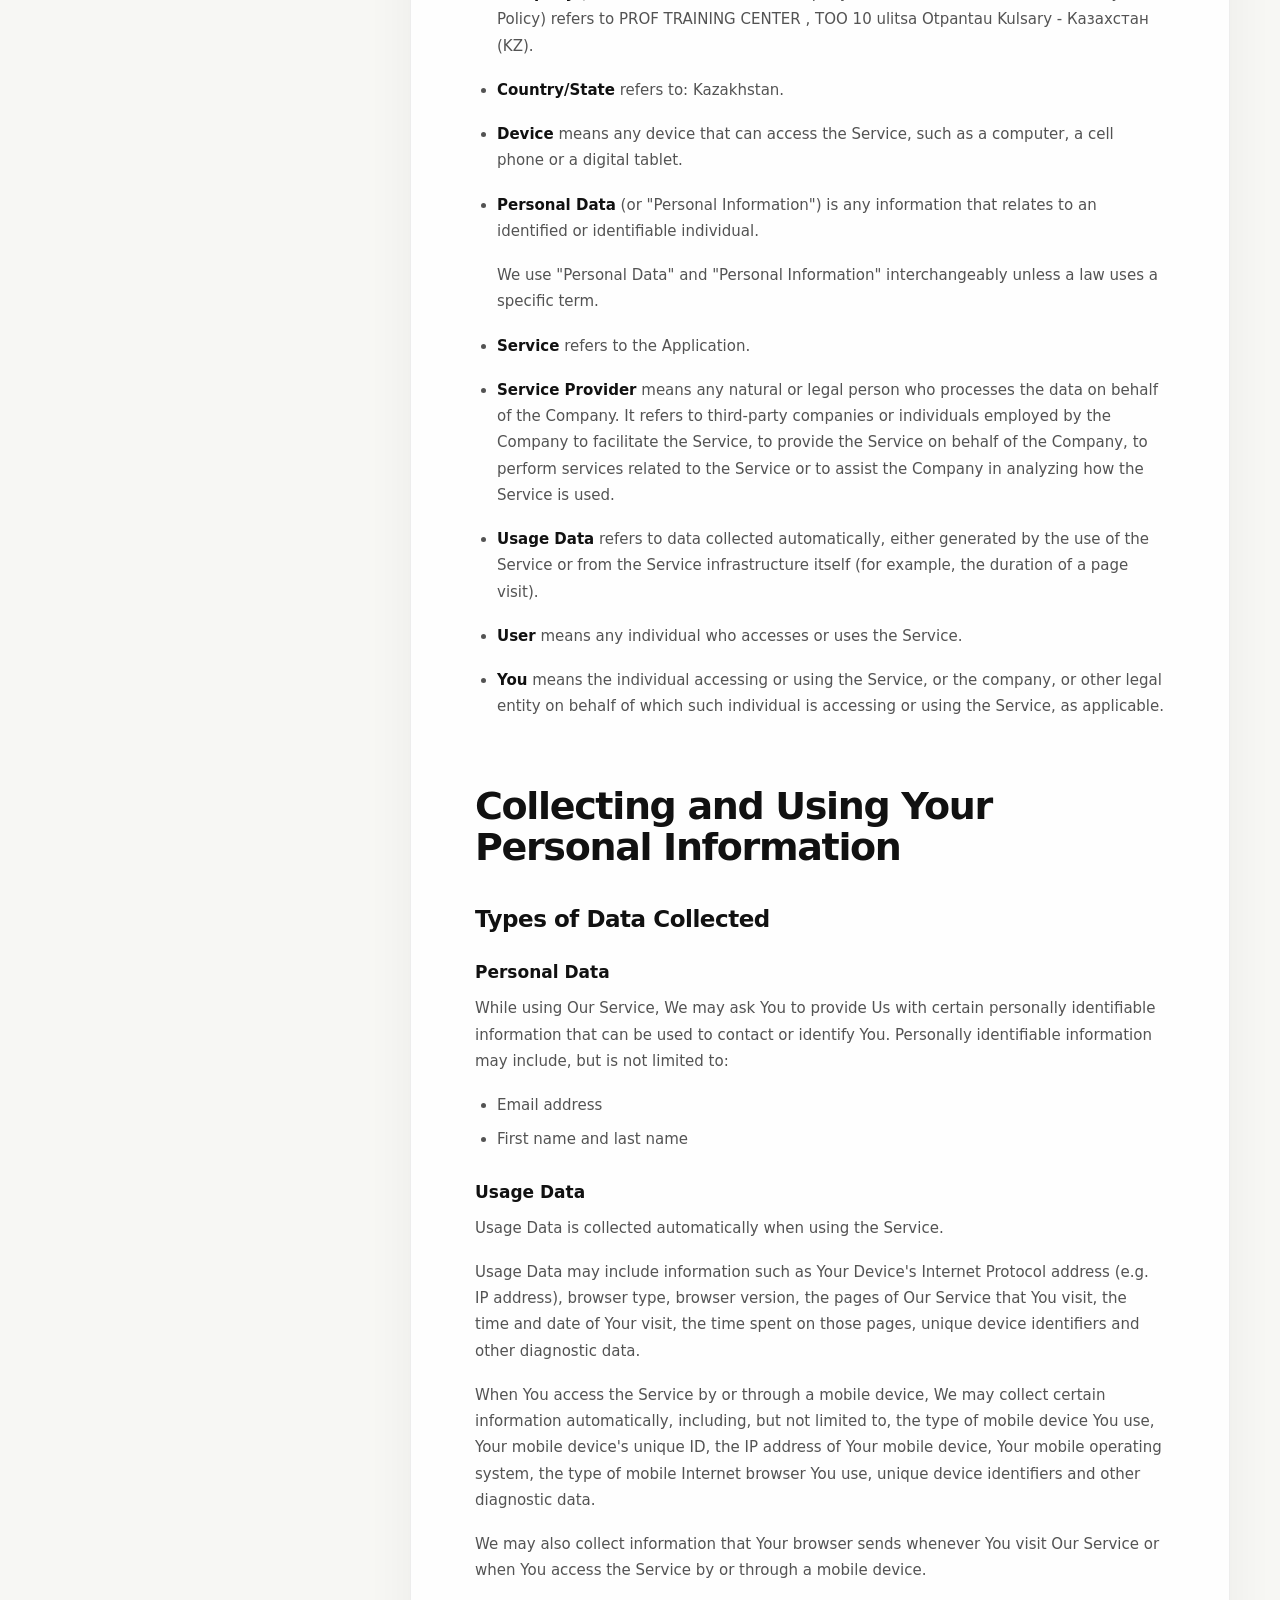
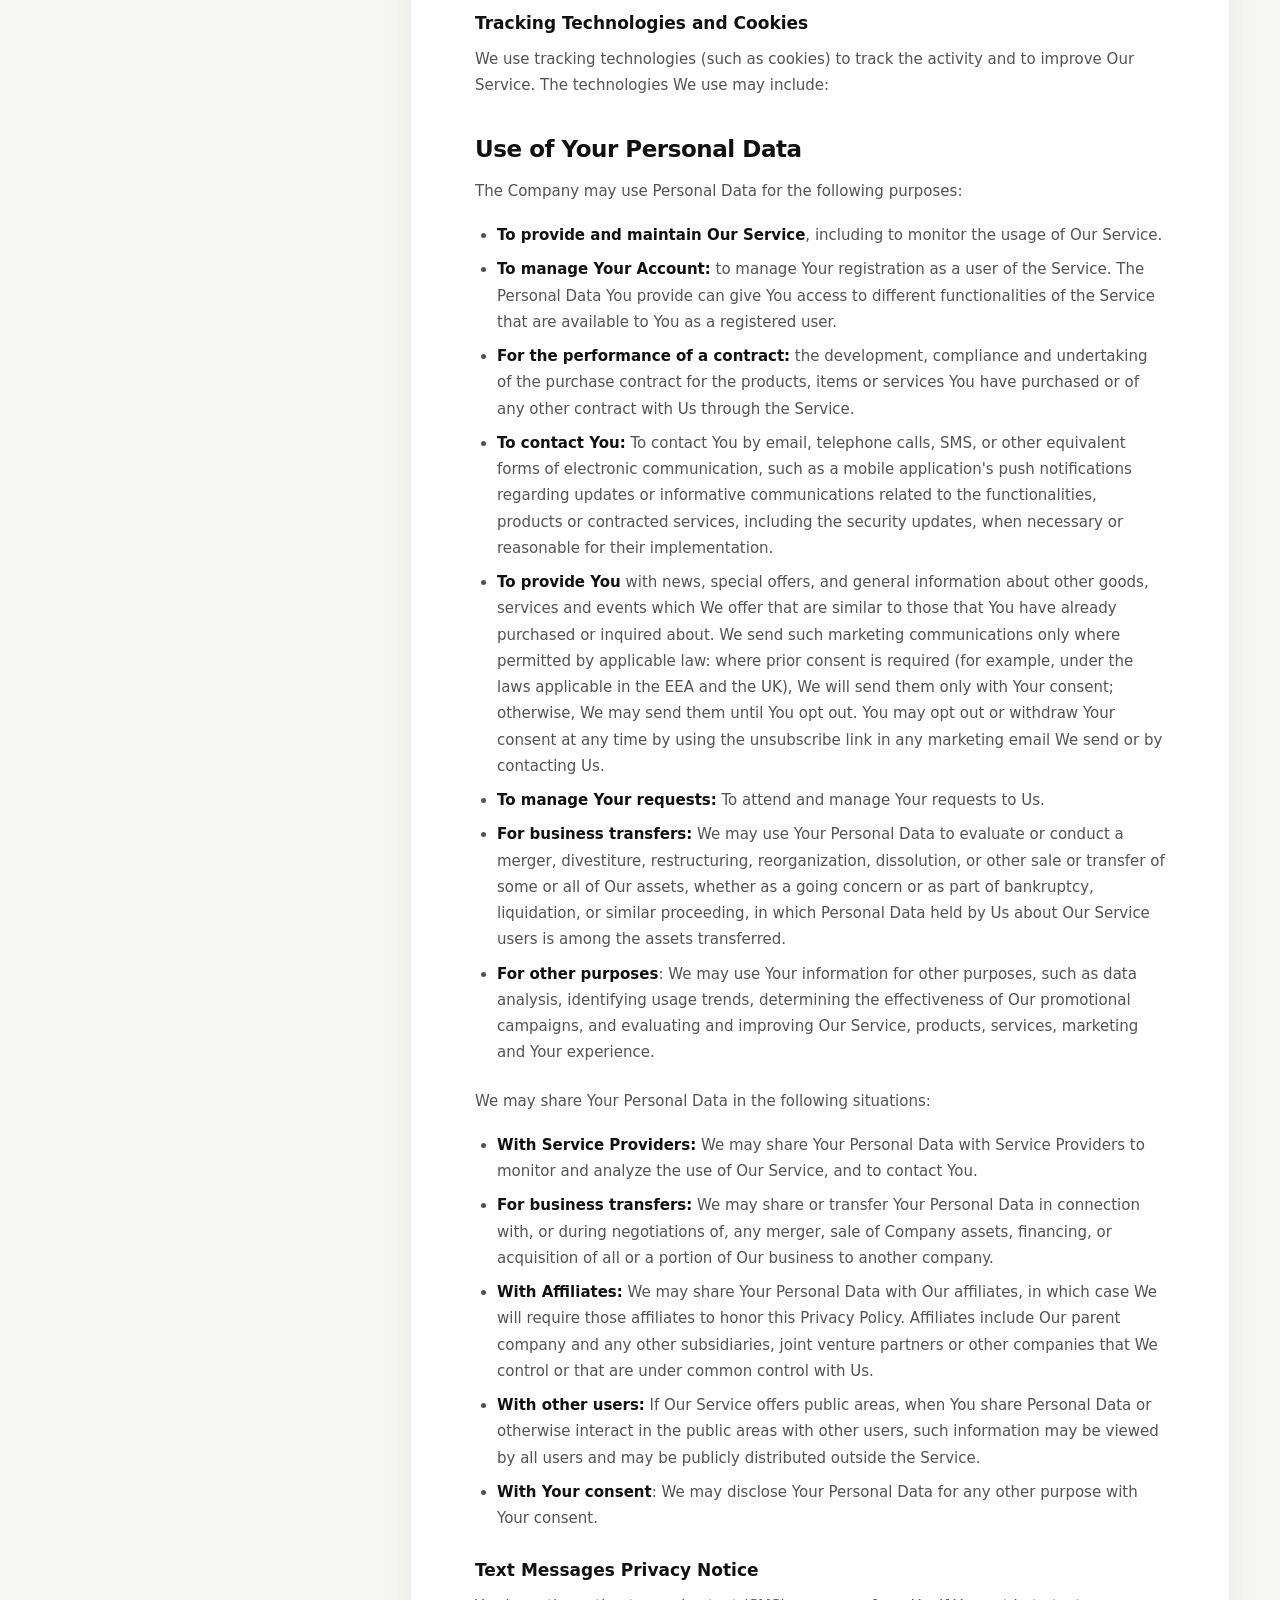
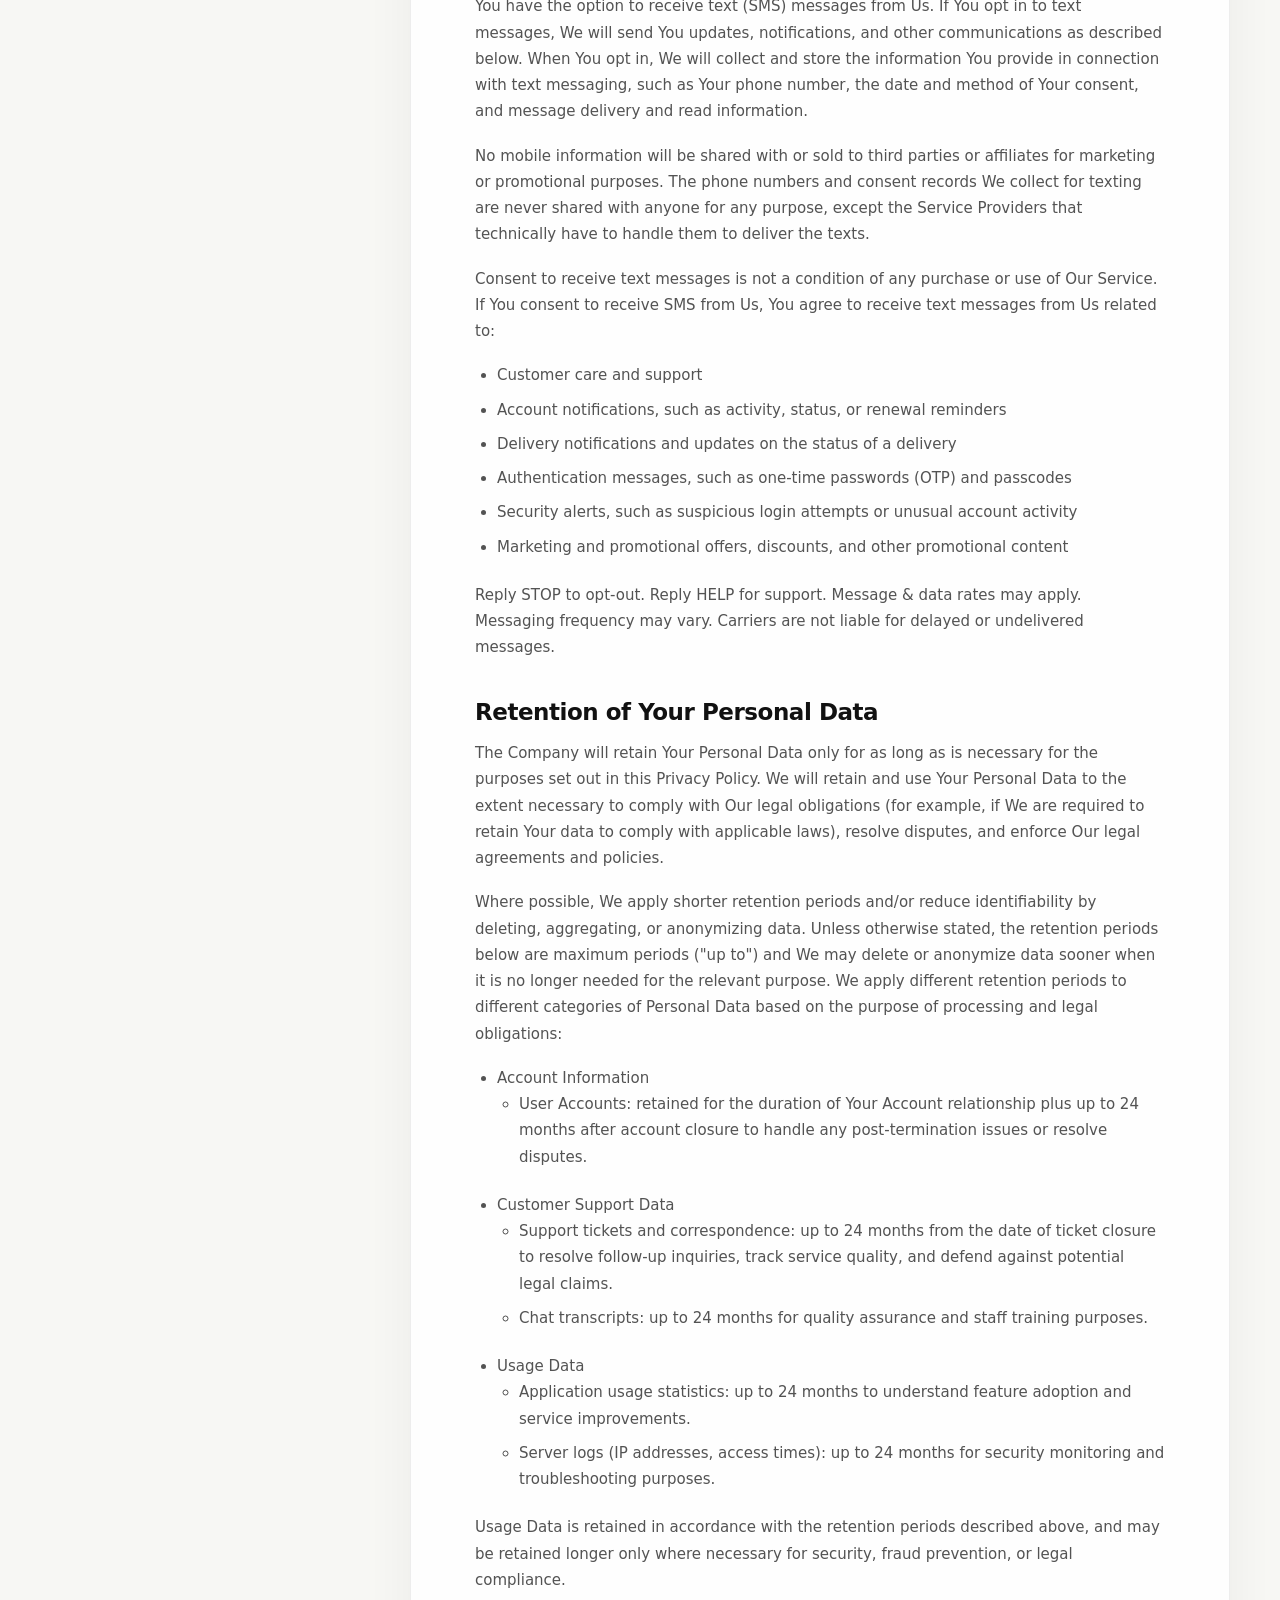
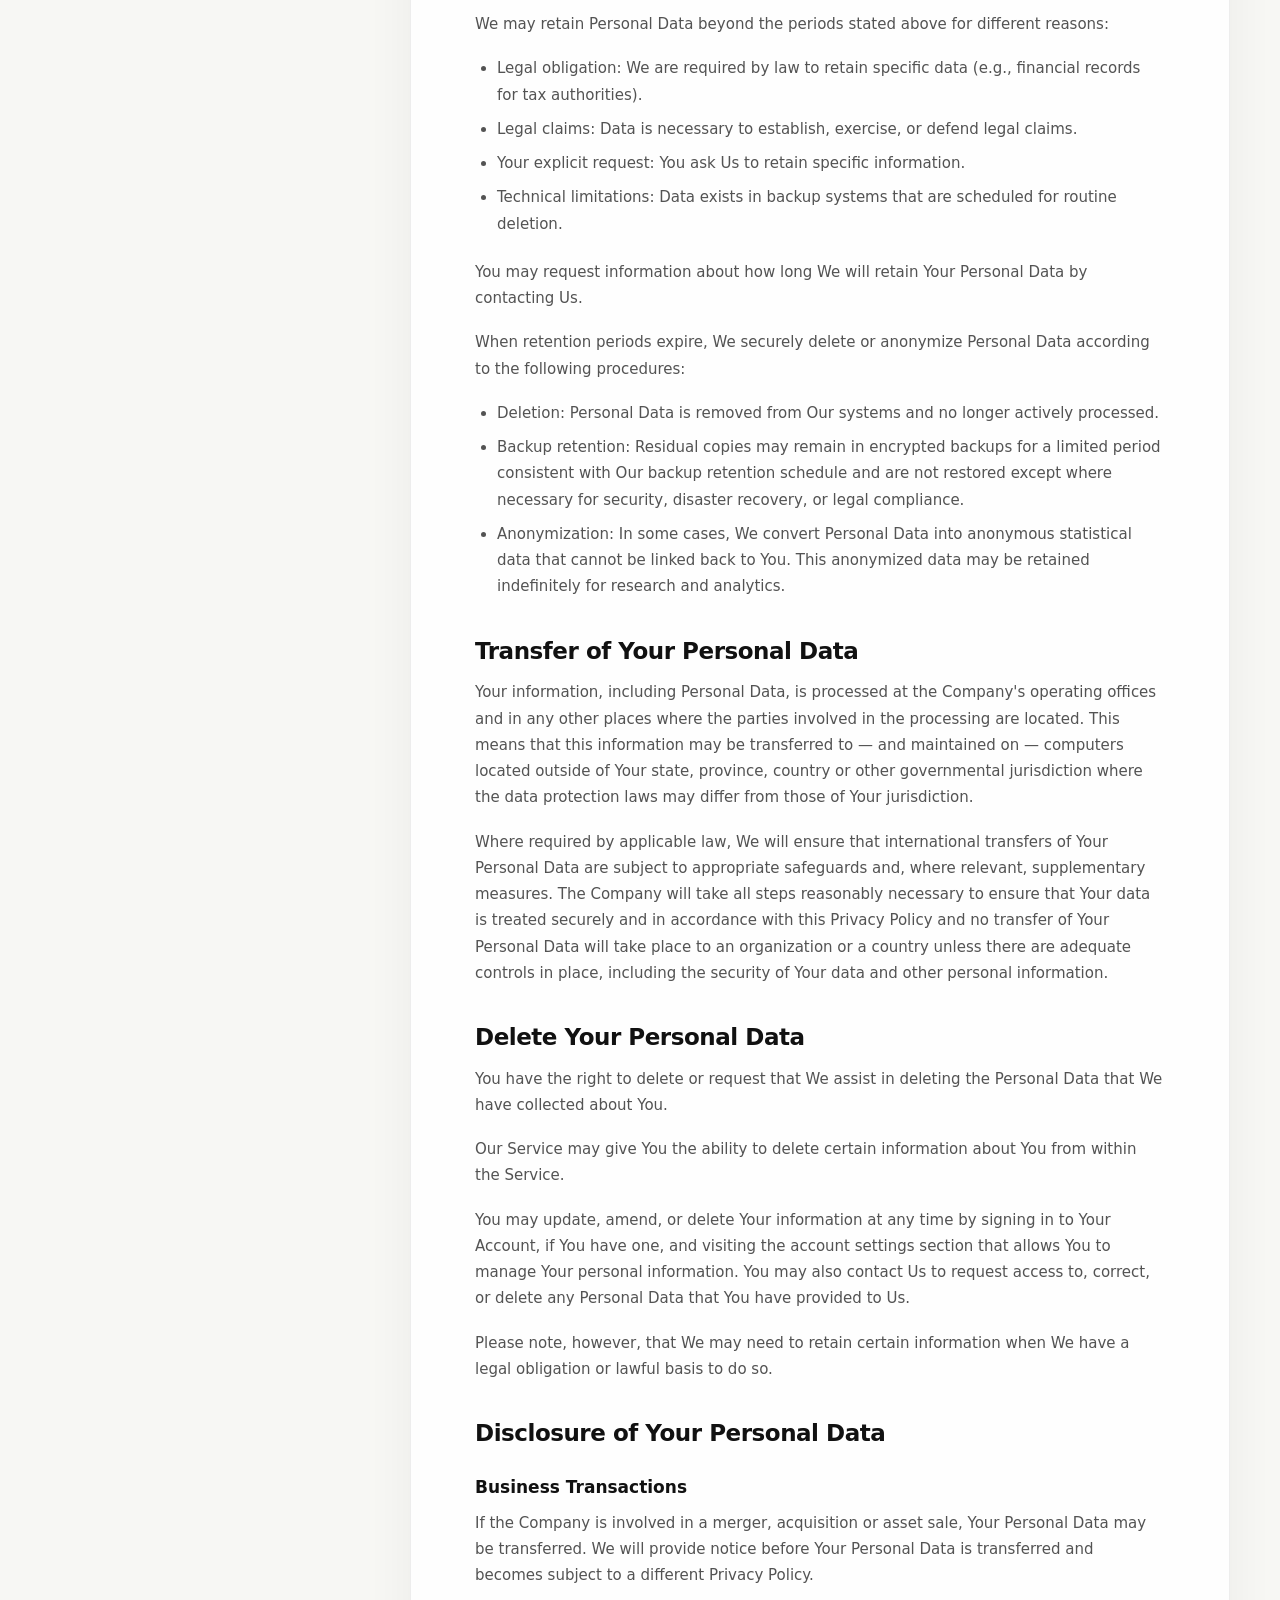
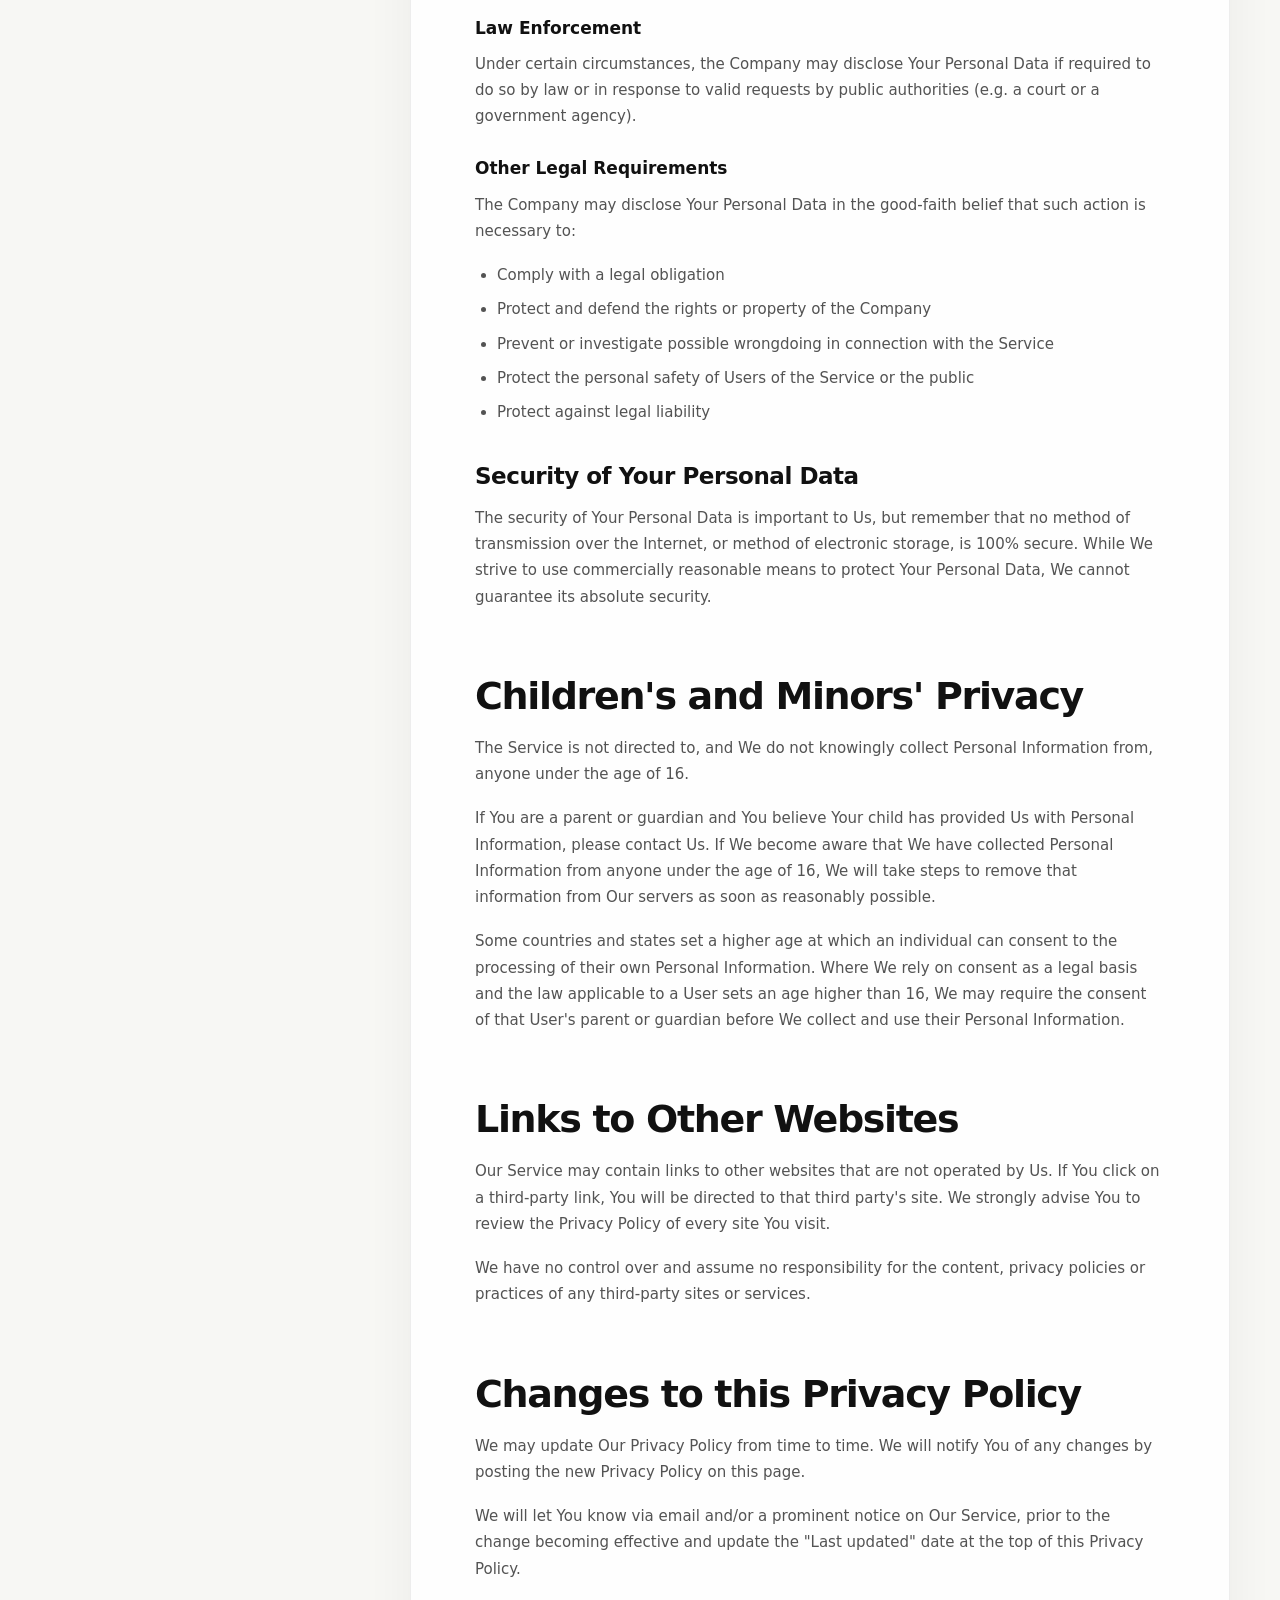
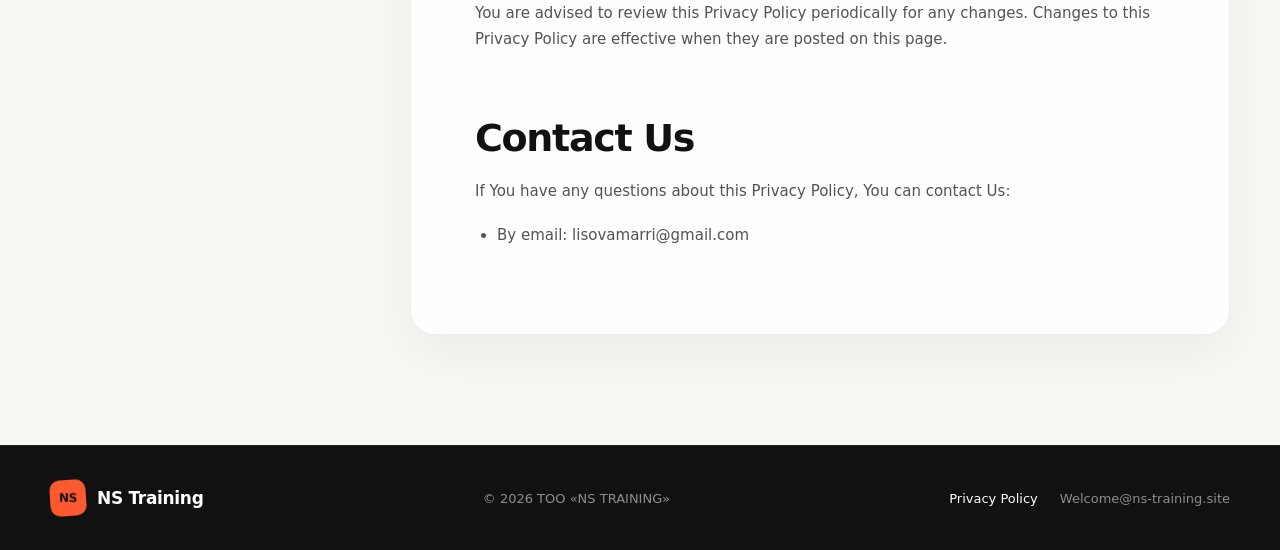
==== commit 00ba2e02: "Add files via upload" ====
--- a/privacy.html
+++ b/privacy.html
@@ -59,7 +59,7 @@
 <ul>
 <li><p><strong>Account</strong> means a unique account created for You to access Our Service or parts of Our Service.</p></li>
 <li><p><strong>Affiliate</strong> means an entity that controls, is controlled by, or is under common control with a party, where "control" means ownership of 50% or more of the shares, equity interest or other securities entitled to vote for election of directors or other managing authority.</p></li>
-<li><p><strong>Application</strong> refers to Prediva, the software program provided by the Company.</p></li>
+<li><p><strong>Application</strong> refers to NS Training, the software program provided by the Company.</p></li>
 <li><p><strong>Company</strong> (referred to as either "the Company", "We", "Us" or "Our" in this Privacy Policy) refers to PROF TRAINING CENTER , TOO 10 ulitsa Otpantau Kulsary - Казахстан (KZ).</p></li>
 <li><p><strong>Country/State</strong> refers to: Kazakhstan.</p></li>
 <li><p><strong>Device</strong> means any device that can access the Service, such as a computer, a cell phone or a digital tablet.</p></li>
